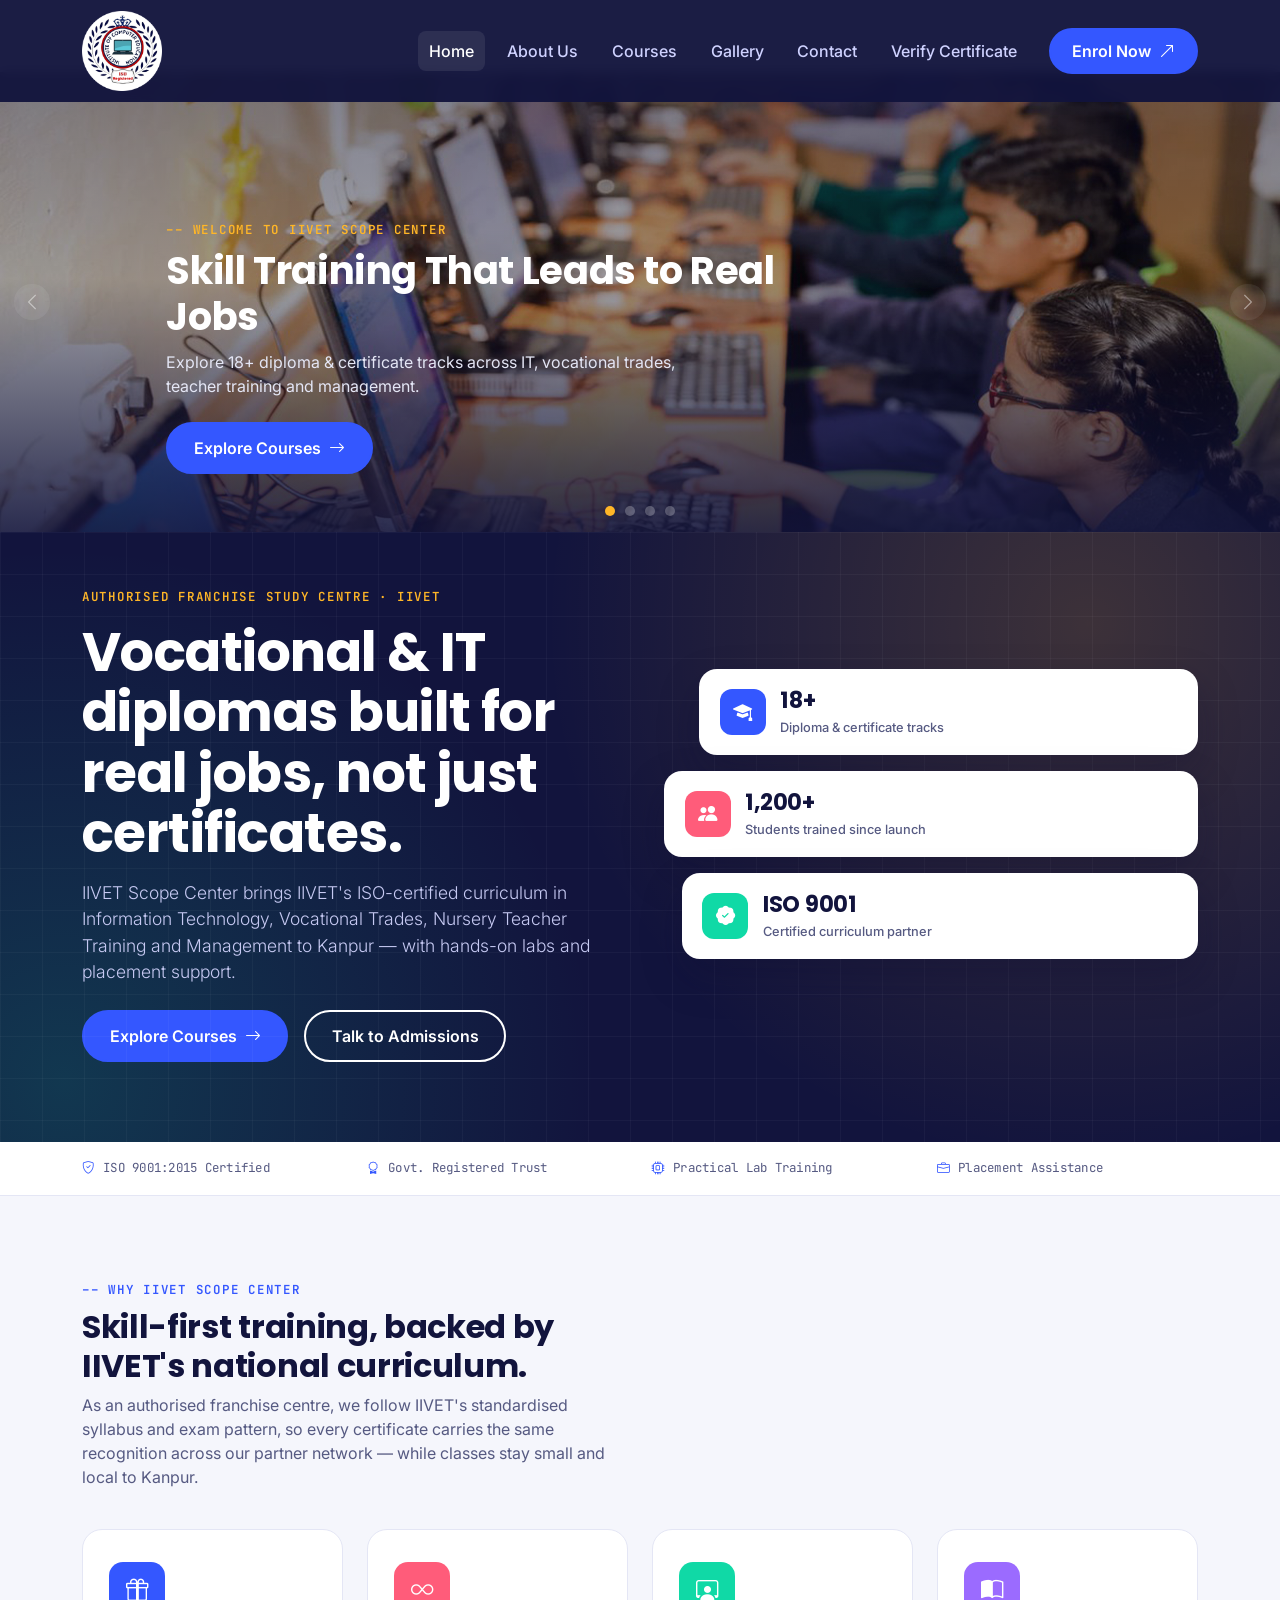
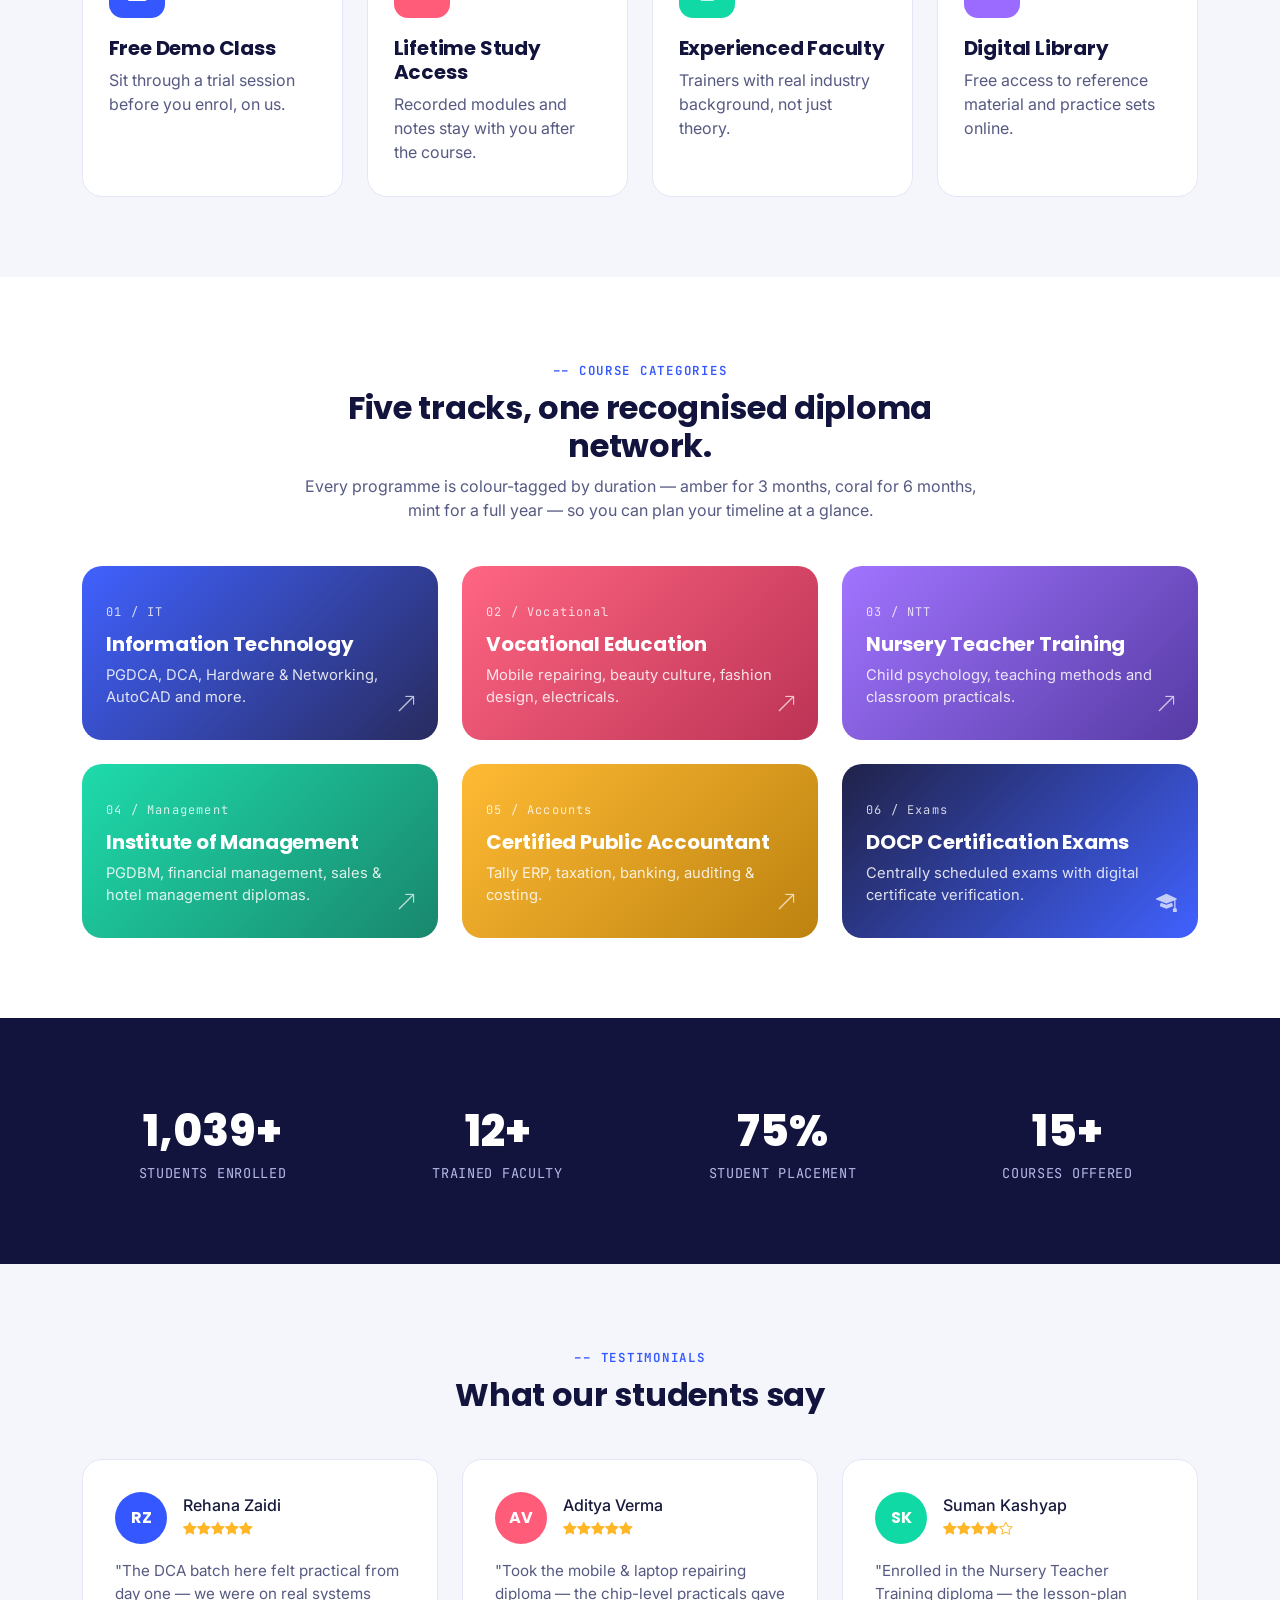
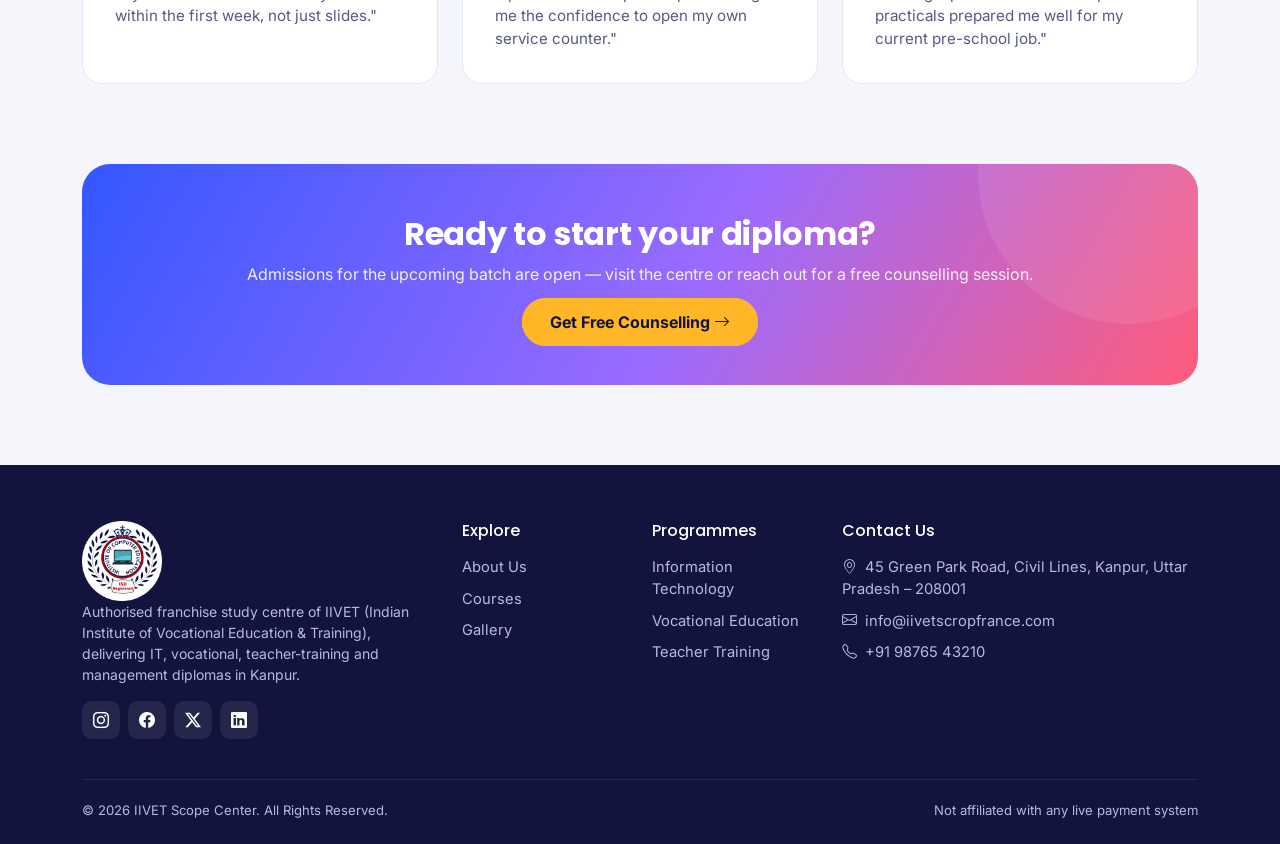
==== index.html @ 47363f29 "new structure" ====
<!DOCTYPE html>
<html lang="en">
<head>
<meta charset="UTF-8">
<title>IIVET Scope Center | Vocational & IT Training Institute, Kanpur</title>
<meta name="description" content="IIVET Scope Center is an authorised franchise study centre of IIVET offering diplomas in IT, vocational trades, nursery teacher training and management, Kanpur.">

<link rel="preconnect" href="https://fonts.googleapis.com">
<link href="https://fonts.googleapis.com/css2?family=Poppins:wght@500;600;700;800&family=Inter:wght@400;500;600&family=JetBrains+Mono:wght@500;600&display=swap" rel="stylesheet">
<link href="https://cdn.jsdelivr.net/npm/bootstrap@5.3.3/dist/css/bootstrap.min.css" rel="stylesheet">
<link rel="stylesheet" href="https://cdn.jsdelivr.net/npm/bootstrap-icons@1.11.3/font/bootstrap-icons.css">
<link rel="stylesheet" href="css/style.css">
</head>
<body data-page="home">

<!-- ===== NAVBAR ===== -->
<nav class="navbar navbar-expand-lg isf-navbar fixed-top">
  <div class="container">
     <img src="assets/cropped_circle_image.png" height="80px" >
    <button class="navbar-toggler bg-white" type="button" data-bs-toggle="collapse" data-bs-target="#nav1">
      <span class="navbar-toggler-icon"></span>
    </button>
    <div class="collapse navbar-collapse" id="nav1">
      <ul class="navbar-nav ms-auto align-items-lg-center">
        <li class="nav-item"><a class="nav-link" data-page="home" href="index.html">Home</a></li>
        <li class="nav-item"><a class="nav-link" data-page="about" href="about.html">About Us</a></li>
        <li class="nav-item"><a class="nav-link" data-page="courses" href="courses.html">Courses</a></li>
        <li class="nav-item"><a class="nav-link" data-page="gallery" href="gallery.html">Gallery</a></li>
        <li class="nav-item"><a class="nav-link" data-page="contact" href="contact.html">Contact</a></li>
        <li class="nav-item"><a class="nav-link" data-page="verify" href="verify.html">Verify Certificate</a></li>
        <li class="nav-item ms-lg-3 mt-2 mt-lg-0"><a class="btn-brand" href="contact.html">Enrol Now <i class="bi bi-arrow-up-right"></i></a></li>
      </ul>
    </div>
  </div>
</nav>

<!-- ===== BANNER CAROUSEL ===== -->
<div class="banner-carousel-wrap">
  <div id="bannerCarousel" class="carousel slide banner-carousel" data-bs-ride="carousel" data-bs-pause="hover">
    <div class="carousel-indicators">
      <button type="button" data-bs-target="#bannerCarousel" data-bs-slide-to="0" class="active" aria-current="true" aria-label="Slide 1"></button>
      <button type="button" data-bs-target="#bannerCarousel" data-bs-slide-to="1" aria-label="Slide 2"></button>
      <button type="button" data-bs-target="#bannerCarousel" data-bs-slide-to="2" aria-label="Slide 3"></button>
       <button type="button" data-bs-target="#bannerCarousel" data-bs-slide-to="3" aria-label="Slide 4"></button>
    </div>
    <div class="carousel-inner">
      <div class="carousel-item active">
        <img src="assets/2712.jpg.jpeg" class="d-block w-100" alt="Students in a classroom session">
        <div class="carousel-caption">
          <span class="eyebrow d-block mb-2" style="color:var(--amber)">–– Welcome to IIVET Scope Center</span>
          <h2>Skill Training That Leads to Real Jobs</h2>
          <p class="d-none d-md-block">Explore 18+ diploma &amp; certificate tracks across IT, vocational trades, teacher training and management.</p>
          <a href="courses.html" class="btn-brand mt-2">Explore Courses <i class="bi bi-arrow-right"></i></a>
        </div>
      </div>
      <div class="carousel-item">
        <img src="assets/Best-Computer-.jpg.jpeg" class="d-block w-100" alt="Students working in a computer lab">
        <div class="carousel-caption">
          <span class="eyebrow d-block mb-2" style="color:var(--mint)">–– Practical-First Learning</span>
          <h2>Hands-On Labs, Not Just Lectures</h2>
          <p class="d-none d-md-block">Every course is built around real practicals — from IT labs to workshops and studios.</p>
          <a href="gallery.html" class="btn-amber mt-2">See the Campus <i class="bi bi-arrow-right"></i></a>
        </div>
      </div>
      <div class="carousel-item">
        <img src="assets/Computer-Guru.jpg.jpeg" class="d-block w-100" alt="Graduation ceremony for students">
        <div class="carousel-caption">
          <span class="eyebrow d-block mb-2" style="color:var(--coral)">–– Admissions Open</span>
          <h2>Join the New Batch Today</h2>
          <p class="d-none d-md-block">Get free counselling and find the right course for your goals.</p>
          <a href="contact.html" class="btn-brand mt-2">Talk to Admissions <i class="bi bi-arrow-right"></i></a>
        </div>
      </div>
      <div class="carousel-item">
        <img src="assets/dd.jpg.jpeg" class="d-block w-100" alt="Students in a classroom session">
        <div class="carousel-caption">
          <span class="eyebrow d-block mb-2" style="color:var(--amber)">–– Welcome to IIVET Scope Center</span>
          <h2>Skill Training That Leads to Real Jobs</h2>
          <p class="d-none d-md-block">Explore 18+ diploma &amp; certificate tracks across IT, vocational trades, teacher training and management.</p>
          <a href="courses.html" class="btn-brand mt-2">Explore Courses <i class="bi bi-arrow-right"></i></a>
        </div>
      </div>
    </div>
    <button class="carousel-control-prev" type="button" data-bs-target="#bannerCarousel" data-bs-slide="prev">
      <span class="carousel-control-prev-icon" aria-hidden="true"></span>
      <span class="visually-hidden">Previous</span>
    </button>
    <button class="carousel-control-next" type="button" data-bs-target="#bannerCarousel" data-bs-slide="next">
      <span class="carousel-control-next-icon" aria-hidden="true"></span>
      <span class="visually-hidden">Next</span>
    </button>
  </div>
</div>

<!-- ===== HERO ===== -->
<header class="hero hero-compact">
  <div class="container">
    <div class="row align-items-center g-5">
      <div class="col-lg-6">
        <span class="eyebrow">Authorised Franchise Study Centre · IIVET</span>
        <h1 class="mt-3 mb-3">Vocational &amp; IT diplomas built for real jobs, not just certificates.</h1>
        <p class="lead">IIVET Scope Center brings IIVET's ISO-certified curriculum in Information Technology, Vocational Trades, Nursery Teacher Training and Management to Kanpur — with hands-on labs and placement support.</p>
        <div class="d-flex flex-wrap gap-3 mt-4">
          <a href="courses.html" class="btn-brand">Explore Courses <i class="bi bi-arrow-right"></i></a>
          <a href="contact.html" class="btn-outline-brand text-white border-white">Talk to Admissions</a>
        </div>
      </div>
      <div class="col-lg-6">
        <div class="hero-stat-stack">
          <div class="stat-pill">
            <span class="icon-chip" style="background:var(--blue)"><i class="bi bi-mortarboard-fill"></i></span>
            <div><h4>18+</h4><span>Diploma &amp; certificate tracks</span></div>
          </div>
          <div class="stat-pill">
            <span class="icon-chip" style="background:var(--coral)"><i class="bi bi-people-fill"></i></span>
            <div><h4>1,200+</h4><span>Students trained since launch</span></div>
          </div>
          <div class="stat-pill">
            <span class="icon-chip" style="background:var(--mint)"><i class="bi bi-patch-check-fill"></i></span>
            <div><h4>ISO 9001</h4><span>Certified curriculum partner</span></div>
          </div>
        </div>
      </div>
    </div>
  </div>
</header>

<!-- ===== TRUST STRIP ===== -->
<div class="trust-strip">
  <div class="container">
    <div class="row gy-2">
      <div class="col-6 col-lg-3 item"><i class="bi bi-shield-check"></i> ISO 9001:2015 Certified</div>
      <div class="col-6 col-lg-3 item"><i class="bi bi-award"></i> Govt. Registered Trust</div>
      <div class="col-6 col-lg-3 item"><i class="bi bi-cpu"></i> Practical Lab Training</div>
      <div class="col-6 col-lg-3 item"><i class="bi bi-briefcase"></i> Placement Assistance</div>
    </div>
  </div>
</div>

<!-- ===== WHY CHOOSE US ===== -->
<section id="why">
  <div class="container">
    <div class="row align-items-center g-5 mb-4">
      <div class="col-lg-6">
        <span class="eyebrow">–– Why IIVET Scope Center</span>
        <h2 class="mt-2">Skill-first training, backed by IIVET's national curriculum.</h2>
        <p class="text-ink-soft">As an authorised franchise centre, we follow IIVET's standardised syllabus and exam pattern, so every certificate carries the same recognition across our partner network — while classes stay small and local to Kanpur.</p>
      </div>
    </div>
    <div class="row g-4">
      <div class="col-md-6 col-lg-3">
        <div class="feature-card">
          <div class="feature-icon" style="background:var(--blue)"><i class="bi bi-gift"></i></div>
          <h5>Free Demo Class</h5>
          <p class="text-ink-soft mb-0">Sit through a trial session before you enrol, on us.</p>
        </div>
      </div>
      <div class="col-md-6 col-lg-3">
        <div class="feature-card">
          <div class="feature-icon" style="background:var(--coral)"><i class="bi bi-infinity"></i></div>
          <h5>Lifetime Study Access</h5>
          <p class="text-ink-soft mb-0">Recorded modules and notes stay with you after the course.</p>
        </div>
      </div>
      <div class="col-md-6 col-lg-3">
        <div class="feature-card">
          <div class="feature-icon" style="background:var(--mint)"><i class="bi bi-person-workspace"></i></div>
          <h5>Experienced Faculty</h5>
          <p class="text-ink-soft mb-0">Trainers with real industry background, not just theory.</p>
        </div>
      </div>
      <div class="col-md-6 col-lg-3">
        <div class="feature-card">
          <div class="feature-icon" style="background:var(--violet)"><i class="bi bi-book-half"></i></div>
          <h5>Digital Library</h5>
          <p class="text-ink-soft mb-0">Free access to reference material and practice sets online.</p>
        </div>
      </div>
    </div>
  </div>
</section>

<!-- ===== COURSE CATEGORIES ===== -->
<section class="bg-white" id="categories">
  <div class="container">
    <div class="section-head mx-auto text-center">
      <span class="eyebrow">–– Course Categories</span>
      <h2 class="mt-2">Five tracks, one recognised diploma network.</h2>
      <p class="text-ink-soft">Every programme is colour-tagged by duration — amber for 3 months, coral for 6 months, mint for a full year — so you can plan your timeline at a glance.</p>
    </div>
    <div class="row g-4">
      <div class="col-md-6 col-lg-4">
        <a href="courses.html#it" class="cat-card d-block text-decoration-none" style="--grad:linear-gradient(135deg,#3457FF,#1B1E55)">
          <span class="cat-num">01 / IT</span>
          <h5>Information Technology</h5>
          <p>PGDCA, DCA, Hardware &amp; Networking, AutoCAD and more.</p>
          <i class="bi bi-arrow-up-right go"></i>
        </a>
      </div>
      <div class="col-md-6 col-lg-4">
        <a href="courses.html#vocational" class="cat-card d-block text-decoration-none" style="--grad:linear-gradient(135deg,#FF5C7A,#B8264A)">
          <span class="cat-num">02 / Vocational</span>
          <h5>Vocational Education</h5>
          <p>Mobile repairing, beauty culture, fashion design, electricals.</p>
          <i class="bi bi-arrow-up-right go"></i>
        </a>
      </div>
      <div class="col-md-6 col-lg-4">
        <a href="courses.html#ntt" class="cat-card d-block text-decoration-none" style="--grad:linear-gradient(135deg,#9B6BFF,#4B2E9E)">
          <span class="cat-num">03 / NTT</span>
          <h5>Nursery Teacher Training</h5>
          <p>Child psychology, teaching methods and classroom practicals.</p>
          <i class="bi bi-arrow-up-right go"></i>
        </a>
      </div>
      <div class="col-md-6 col-lg-4">
        <a href="courses.html#management" class="cat-card d-block text-decoration-none" style="--grad:linear-gradient(135deg,#10D9A6,#0A7F63)">
          <span class="cat-num">04 / Management</span>
          <h5>Institute of Management</h5>
          <p>PGDBM, financial management, sales &amp; hotel management diplomas.</p>
          <i class="bi bi-arrow-up-right go"></i>
        </a>
      </div>
      <div class="col-md-6 col-lg-4">
        <a href="courses.html#accounts" class="cat-card d-block text-decoration-none" style="--grad:linear-gradient(135deg,#FFB627,#B87A00)">
          <span class="cat-num">05 / Accounts</span>
          <h5>Certified Public Accountant</h5>
          <p>Tally ERP, taxation, banking, auditing &amp; costing.</p>
          <i class="bi bi-arrow-up-right go"></i>
        </a>
      </div>
      <div class="col-md-6 col-lg-4">
        <div class="cat-card" style="--grad:linear-gradient(135deg,#12143D,#3457FF)">
          <span class="cat-num">06 / Exams</span>
          <h5>DOCP Certification Exams</h5>
          <p>Centrally scheduled exams with digital certificate verification.</p>
          <i class="bi bi-mortarboard-fill go"></i>
        </div>
      </div>
    </div>
  </div>
</section>

<!-- ===== STATS BAND ===== -->
<section class="stats-band">
  <div class="container">
    <div class="row text-center g-4">
      <div class="col-6 col-lg-3">
        <div class="num"><span class="counter" data-target="1200" data-suffix="+">0</span></div>
        <div class="lbl">STUDENTS ENROLLED</div>
      </div>
      <div class="col-6 col-lg-3">
        <div class="num"><span class="counter" data-target="14" data-suffix="+">0</span></div>
        <div class="lbl">TRAINED FACULTY</div>
      </div>
      <div class="col-6 col-lg-3">
        <div class="num"><span class="counter" data-target="87" data-suffix="%">0</span></div>
        <div class="lbl">STUDENT PLACEMENT</div>
      </div>
      <div class="col-6 col-lg-3">
        <div class="num"><span class="counter" data-target="18" data-suffix="+">0</span></div>
        <div class="lbl">COURSES OFFERED</div>
      </div>
    </div>
  </div>
</section>

<!-- ===== TESTIMONIALS ===== -->
<section id="testimonials">
  <div class="container">
    <div class="section-head mx-auto text-center">
      <span class="eyebrow">–– Testimonials</span>
      <h2 class="mt-2">What our students say</h2>
    </div>
    <div class="row g-4">
      <div class="col-md-6 col-lg-4">
        <div class="testi-card">
          <div class="d-flex align-items-center gap-3 mb-3">
            <span class="testi-avatar" style="background:var(--blue)">RZ</span>
            <div>
              <h6 class="mb-0">Rehana Zaidi</h6>
              <div class="stars"><i class="bi bi-star-fill"></i><i class="bi bi-star-fill"></i><i class="bi bi-star-fill"></i><i class="bi bi-star-fill"></i><i class="bi bi-star-fill"></i></div>
            </div>
          </div>
          <p class="testi-quote mb-0">"The DCA batch here felt practical from day one — we were on real systems within the first week, not just slides."</p>
        </div>
      </div>
      <div class="col-md-6 col-lg-4">
        <div class="testi-card">
          <div class="d-flex align-items-center gap-3 mb-3">
            <span class="testi-avatar" style="background:var(--coral)">AV</span>
            <div>
              <h6 class="mb-0">Aditya Verma</h6>
              <div class="stars"><i class="bi bi-star-fill"></i><i class="bi bi-star-fill"></i><i class="bi bi-star-fill"></i><i class="bi bi-star-fill"></i><i class="bi bi-star-fill"></i></div>
            </div>
          </div>
          <p class="testi-quote mb-0">"Took the mobile &amp; laptop repairing diploma — the chip-level practicals gave me the confidence to open my own service counter."</p>
        </div>
      </div>
      <div class="col-md-6 col-lg-4">
        <div class="testi-card">
          <div class="d-flex align-items-center gap-3 mb-3">
            <span class="testi-avatar" style="background:var(--mint)">SK</span>
            <div>
              <h6 class="mb-0">Suman Kashyap</h6>
              <div class="stars"><i class="bi bi-star-fill"></i><i class="bi bi-star-fill"></i><i class="bi bi-star-fill"></i><i class="bi bi-star-fill"></i><i class="bi bi-star"></i></div>
            </div>
          </div>
          <p class="testi-quote mb-0">"Enrolled in the Nursery Teacher Training diploma — the lesson-plan practicals prepared me well for my current pre-school job."</p>
        </div>
      </div>
    </div>
  </div>
</section>

<!-- ===== CTA BAND ===== -->
<section class="pt-0">
  <div class="container">
    <div class="cta-band text-center">
      <h2 class="mb-2">Ready to start your diploma?</h2>
      <p class="mb-4" style="color:rgba(255,255,255,.9)">Admissions for the upcoming batch are open — visit the centre or reach out for a free counselling session.</p>
      <a href="contact.html" class="btn-amber">Get Free Counselling <i class="bi bi-arrow-right"></i></a>
    </div>
  </div>
</section>

<!-- ===== FOOTER ===== -->
<footer>
  <div class="container">
    <div class="row g-4">
      <div class="col-lg-4">
        <img src="assets/cropped_circle_image.png" height="80px" >
        <p class="small">Authorised franchise study centre of IIVET (Indian Institute of Vocational Education &amp; Training), delivering IT, vocational, teacher-training and management diplomas in Kanpur.</p>
        <div class="d-flex mt-3">
          <a href="#" class="social-chip"><i class="bi bi-instagram"></i></a>
          <a href="#" class="social-chip"><i class="bi bi-facebook"></i></a>
          <a href="#" class="social-chip"><i class="bi bi-twitter-x"></i></a>
          <a href="#" class="social-chip"><i class="bi bi-linkedin"></i></a>
        </div>
      </div>
      <div class="col-6 col-lg-2">
        <h6>Explore</h6>
        <ul>
          <li><a href="about.html">About Us</a></li>
          <li><a href="courses.html">Courses</a></li>
          <li><a href="gallery.html">Gallery</a></li>
        </ul>
      </div>
      <div class="col-6 col-lg-2">
        <h6>Programmes</h6>
        <ul>
          <li><a href="courses.html#it">Information Technology</a></li>
          <li><a href="courses.html#vocational">Vocational Education</a></li>
          <li><a href="courses.html#ntt">Teacher Training</a></li>
        </ul>
      </div>
      <div class="col-lg-4">
        <h6>Contact Us</h6>
        <ul>
          <li><i class="bi bi-geo-alt me-2"></i>45 Green Park Road, Civil Lines, Kanpur, Uttar Pradesh – 208001</li>
          <li><i class="bi bi-envelope me-2"></i><a href="mailto:info@iivetscropfrance.com">info@iivetscropfrance.com</a></li>
          <li><i class="bi bi-telephone me-2"></i><a href="tel:+919876543210">+91 98765 43210</a></li>
        </ul>
      </div>
    </div>
    <div class="footer-bottom d-flex flex-wrap justify-content-between gap-2">
      <span>© <span class="cur-year">2026</span> IIVET Scope Center. All Rights Reserved.</span>
      <span>Not affiliated with any live payment system</span>
    </div>
  </div>
</footer>

<button id="toTop" class="btn-brand" style="display:none;position:fixed;bottom:1.5rem;right:1.5rem;width:48px;height:48px;border-radius:50%;padding:0;justify-content:center;z-index:99;"><i class="bi bi-arrow-up"></i></button>

<script src="https://cdn.jsdelivr.net/npm/bootstrap@5.3.3/dist/js/bootstrap.bundle.min.js"></script>
<script src="js/script.js"></script>
</body>
</html>
---- css/style.css ----
/* ==========================================================================
   IIVET SCROP FRANCE — Design tokens
   Palette:   --navy (base/dark), --blue (primary), --amber (3-month track),
              --coral (6-month track), --mint (1-year track), --violet (2-year/NTT track)
   Type:      Poppins (display), Inter (body), JetBrains Mono (data/duration/eligibility)
   ========================================================================== */

:root{
  --navy:    #12143D;
  --navy-2:  #1B1E55;
  --blue:    #3457FF;
  --blue-2:  #6C86FF;
  --amber:   #FFB627;
  --coral:   #FF5C7A;
  --mint:    #10D9A6;
  --violet:  #9B6BFF;
  --bg:      #F5F6FC;
  --card:    #FFFFFF;
  --ink:     #171A3C;
  --ink-soft:#565A82;
  --line:    #E4E6F5;
  --navbar-h: 72px;

  --font-display: 'Poppins', sans-serif;
  --font-body: 'Inter', sans-serif;
  --font-mono: 'JetBrains Mono', monospace;
}

*{ box-sizing:border-box; }

html{ scroll-behavior:smooth; }

body{
  font-family: var(--font-body);
  color: var(--ink);
  background: var(--bg);
  overflow-x:hidden;
}

h1,h2,h3,h4,h5,.display-font{
  font-family: var(--font-display);
  font-weight:700;
  color: var(--navy);
  letter-spacing:-0.01em;
}

.eyebrow{
  font-family: var(--font-mono);
  font-size:.78rem;
  letter-spacing:.14em;
  text-transform:uppercase;
  color: var(--blue);
  font-weight:600;
}

a{ text-decoration:none; }

.text-ink-soft{ color:var(--ink-soft); }

/* ---------- Buttons ---------- */
.btn-brand{
  background: var(--blue);
  color:#fff;
  border-radius:50px;
  padding:.75rem 1.6rem;
  font-weight:600;
  border:2px solid var(--blue);
  transition:.25s;
  display:inline-flex;
  align-items:center;
  gap:.5rem;
}
.btn-brand:hover{ background:#1f3fe0; border-color:#1f3fe0; color:#fff; transform:translateY(-2px); }

.btn-outline-brand{
  background:transparent;
  color: var(--navy);
  border-radius:50px;
  padding:.75rem 1.6rem;
  font-weight:600;
  border:2px solid var(--navy);
  transition:.25s;
  display:inline-flex;
  align-items:center;
  gap:.5rem;
}
.btn-outline-brand:hover{ background:var(--navy); color:#fff; transform:translateY(-2px); }

.btn-amber{
  background:var(--amber); color:var(--navy); border:2px solid var(--amber);
  border-radius:50px; padding:.75rem 1.6rem; font-weight:700;
}
.btn-amber:hover{ background:#ffc55c; color:var(--navy); }

/* ---------- Navbar ---------- */
.isf-navbar{
  background: rgba(18,20,61,0.96);
  backdrop-filter: blur(6px);
  min-height:var(--navbar-h);
  display:flex;
  align-items:center;
  padding:.7rem 0;
}
.isf-navbar .navbar-brand{
  font-family: var(--font-display);
  font-weight:700;
  color:#fff !important;
  display:flex;
  align-items:center;
  gap:.6rem;
  font-size:1.15rem;
}
.brand-mark{
  width:42px;height:42px;border-radius:12px;
  background:linear-gradient(135deg,var(--blue),var(--violet) 60%, var(--coral));
  display:flex;align-items:center;justify-content:center;
  font-family:var(--font-display); font-weight:800; color:#fff; font-size:.95rem;
  flex:none;
}
.isf-navbar .nav-link{
  color:#cfd2ff !important;
  font-weight:500;
  margin:0 .35rem;
  padding:.5rem .7rem !important;
  border-radius:8px;
  transition:.2s;
}
.isf-navbar .nav-link:hover,
.isf-navbar .nav-link.active{
  color:#fff !important;
  background:rgba(255,255,255,.08);
}
.isf-navbar .btn-brand{ padding:.55rem 1.3rem; }

/* ---------- Banner carousel (home, top of page) ---------- */
.banner-carousel-wrap{
  margin-top:var(--navbar-h); /* exactly matches .isf-navbar height — no gap */
  background:var(--navy);
}
.banner-carousel .carousel-item img{
  width:100%;
  height:460px;
  object-fit:cover;
  filter:brightness(.72);
}
.banner-carousel .carousel-item::after{
  content:"";
  position:absolute; inset:0;
  background:linear-gradient(0deg, rgba(18,20,61,.85) 0%, rgba(18,20,61,.15) 55%, rgba(18,20,61,.35) 100%);
}
.banner-carousel .carousel-caption{
  left:5%; right:5%; bottom:2.4rem;
  text-align:left;
  max-width:640px;
  margin:0 auto 0 8%;
  z-index:3;
}
.banner-carousel .carousel-caption h2{
  color:#fff;
  font-size:clamp(1.5rem,3.2vw,2.4rem);
  margin-bottom:.6rem;
}
.banner-carousel .carousel-caption p{
  color:#E4E6F5;
  font-size:1rem;
  max-width:34rem;
}
.banner-carousel .carousel-indicators [data-bs-target]{
  width:10px; height:10px; border-radius:50%;
  background:rgba(255,255,255,.5);
  border:none;
  margin:0 5px;
}
.banner-carousel .carousel-indicators .active{ background:var(--amber); }
.banner-carousel .carousel-control-prev,
.banner-carousel .carousel-control-next{ width:5%; }
.banner-carousel .carousel-control-prev-icon,
.banner-carousel .carousel-control-next-icon{
  width:2.2rem; height:2.2rem;
  background-color:rgba(255,255,255,.15);
  border-radius:50%;
  padding:.5rem;
  background-size:1.1rem;
}

@media (max-width: 768px){
  .banner-carousel .carousel-item img{ height:320px; }
  .banner-carousel .carousel-caption{ left:4%; right:4%; bottom:1.4rem; margin-left:0; max-width:none; }
  .banner-carousel .carousel-caption p{ display:none; }
}

/* Slightly tighter hero when it follows the banner carousel */
.hero.hero-compact{ padding-top:3.2rem; }

/* ---------- Hero ---------- */
.hero{
  background:
    radial-gradient(circle at 85% 15%, rgba(255,182,39,.18), transparent 45%),
    radial-gradient(circle at 5% 90%, rgba(16,217,166,.18), transparent 40%),
    var(--navy);
  position:relative;
  padding:6.5rem 0 5rem;
  overflow:hidden;
}
.hero::after{
  content:"";
  position:absolute; inset:0;
  background-image:
    linear-gradient(rgba(255,255,255,.035) 1px, transparent 1px),
    linear-gradient(90deg, rgba(255,255,255,.035) 1px, transparent 1px);
  background-size:42px 42px;
  pointer-events:none;
}
.hero h1{ color:#fff; font-size:clamp(2.1rem,4.2vw,3.4rem); line-height:1.12; }
.hero p.lead{ color:#C6C9F2; font-size:1.1rem; max-width:32rem; }
.hero .eyebrow{ color:var(--amber); }

.hero-stat-stack{ position:relative; z-index:2; }
.stat-pill{
  background:var(--card);
  border-radius:18px;
  padding:1.1rem 1.3rem;
  box-shadow:0 18px 40px rgba(10,12,50,.28);
  display:flex; align-items:center; gap:.9rem;
  margin-bottom:1rem;
  transform:translateX(0);
}
.stat-pill:nth-child(1){ margin-left:2.2rem; }
.stat-pill:nth-child(3){ margin-left:1.1rem; }
.stat-pill .icon-chip{
  width:46px;height:46px;border-radius:12px;
  display:flex;align-items:center;justify-content:center;
  font-size:1.2rem; color:#fff; flex:none;
}
.stat-pill h4{ font-size:1.4rem; margin:0; }
.stat-pill span{ font-size:.8rem; color:var(--ink-soft); font-weight:500; }

/* ---------- Section shell ---------- */
section{ padding:5rem 0; }
.section-head{ max-width:42rem; margin-bottom:2.8rem; }
.section-head.mx-auto{ text-align:center; margin-left:auto; margin-right:auto; }

/* ---------- Trust strip ---------- */
.trust-strip{
  background:var(--card);
  border-bottom:1px solid var(--line);
  padding:1.1rem 0;
}
.trust-strip .item{
  display:flex; align-items:center; gap:.55rem;
  font-family:var(--font-mono); font-size:.78rem; color:var(--ink-soft);
  letter-spacing:.02em;
}
.trust-strip .item i{ color:var(--blue); }

/* ---------- Feature cards ---------- */
.feature-card{
  background:var(--card);
  border-radius:20px;
  padding:2rem 1.6rem;
  height:100%;
  border:1px solid var(--line);
  transition:.25s;
}
.feature-card:hover{ transform:translateY(-6px); box-shadow:0 22px 40px rgba(20,25,80,.1); }
.feature-icon{
  width:56px;height:56px;border-radius:14px;
  display:flex;align-items:center;justify-content:center;
  font-size:1.4rem;color:#fff; margin-bottom:1.1rem;
}

/* ---------- Duration track system (signature element) ----------
   Every course across the site is tagged to a track. The color +
   pill is the single visual language used everywhere a course
   appears: home teasers, the course catalogue, and filters. */
.track-3m{ --track:var(--amber); }
.track-6m{ --track:var(--coral); }
.track-1y{ --track:var(--mint); }
.track-2y{ --track:var(--violet); }

.track-pill{
  font-family:var(--font-mono);
  font-size:.72rem;
  font-weight:600;
  letter-spacing:.04em;
  color:#fff;
  background:var(--track,var(--blue));
  border-radius:50px;
  padding:.28rem .75rem;
  display:inline-block;
}

.course-card{
  background:var(--card);
  border-radius:18px;
  border:1px solid var(--line);
  border-left:6px solid var(--track,var(--blue));
  padding:1.6rem 1.6rem 1.4rem;
  height:100%;
  transition:.25s;
}
.course-card:hover{ box-shadow:0 20px 45px rgba(20,25,80,.12); transform:translateY(-4px); }
.course-card .cat-icon{
  width:48px;height:48px;border-radius:12px;
  background:var(--track,var(--blue)); opacity:.14;
  position:absolute;
}
.course-card h5{ font-size:1.05rem; margin-bottom:.4rem; }
.course-card .elig{
  font-family:var(--font-mono); font-size:.72rem; color:var(--ink-soft);
}

/* Category teaser cards on home */
.cat-card{
  border-radius:20px;
  padding:2rem 1.5rem;
  height:100%;
  color:#fff;
  position:relative;
  overflow:hidden;
  isolation:isolate;
}
.cat-card::before{
  content:""; position:absolute; inset:0; z-index:-1;
  background:var(--grad);
  opacity:.94;
}
.cat-card .cat-num{
  font-family:var(--font-mono); font-size:.75rem; opacity:.8; letter-spacing:.1em;
}
.cat-card h5{ color:#fff; margin:.6rem 0 .5rem; }
.cat-card p{ color:rgba(255,255,255,.85); font-size:.92rem; margin-bottom:0; }
.cat-card .go{ position:absolute; right:1.3rem; bottom:1.3rem; color:#fff; font-size:1.3rem; opacity:.7; }

/* ---------- Stats band ---------- */
.stats-band{
  background:var(--navy);
  color:#fff;
  position:relative;
}
.stats-band .num{
  font-family:var(--font-display); font-weight:800;
  font-size:clamp(2rem,3.4vw,2.8rem);
}
.stats-band .lbl{ color:#B6B9E8; font-size:.85rem; font-family:var(--font-mono); letter-spacing:.05em; }

/* ---------- Testimonial ---------- */
.testi-card{
  background:var(--card);
  border-radius:20px;
  padding:2rem;
  border:1px solid var(--line);
  height:100%;
}
.testi-avatar{
  width:52px;height:52px;border-radius:50%;
  display:flex;align-items:center;justify-content:center;
  color:#fff;font-weight:700;font-family:var(--font-display);
  flex:none;
}
.testi-quote{ color:var(--ink-soft); font-size:.95rem; }
.stars i{ color:var(--amber); font-size:.85rem; }

/* ---------- CTA band ---------- */
.cta-band{
  background:linear-gradient(120deg,var(--blue), var(--violet) 55%, var(--coral));
  border-radius:28px;
  padding:3.2rem 2.5rem;
  color:#fff;
  position:relative;
  overflow:hidden;
}
.cta-band::after{
  content:""; position:absolute; width:300px;height:300px;border-radius:50%;
  background:rgba(255,255,255,.08); top:-140px; right:-80px;
}
.cta-band h2{ color:#fff; }

/* ---------- Footer ---------- */
footer{
  background:var(--navy);
  color:#B6B9E8;
  padding:3.5rem 0 1.5rem;
}
footer h6{ color:#fff; font-family:var(--font-display); margin-bottom:1rem; }
footer a{ color:#B6B9E8; }
footer a:hover{ color:#fff; }
footer ul{ list-style:none; padding:0; margin:0; }
footer li{ margin-bottom:.6rem; font-size:.92rem; }
.social-chip{
  width:38px;height:38px;border-radius:10px;background:rgba(255,255,255,.08);
  display:flex;align-items:center;justify-content:center; color:#fff; margin-right:.5rem;
  transition:.2s;
}
.social-chip:hover{ background:var(--blue); }
.footer-bottom{
  border-top:1px solid rgba(255,255,255,.08);
  margin-top:2.5rem; padding-top:1.3rem;
  font-size:.82rem;
}

/* ---------- Page header (inner pages) ---------- */
.page-header{
  background:var(--navy);
  padding:5.5rem 0 3.5rem;
  position:relative;
  overflow:hidden;
}
.page-header::before{
  content:""; position:absolute; width:420px;height:420px;border-radius:50%;
  background:radial-gradient(circle, rgba(52,87,255,.35), transparent 70%);
  top:-220px; right:-100px;
}
.page-header h1{ color:#fff; }
.page-header .crumbs{ color:#9EA3E0; font-family:var(--font-mono); font-size:.82rem; }
.page-header .crumbs a{ color:#C6C9F2; }

/* ---------- Filter tabs (courses page) ---------- */
.filter-tab{
  border:2px solid var(--line);
  background:#fff;
  border-radius:50px;
  padding:.55rem 1.3rem;
  font-weight:600; font-size:.9rem;
  color:var(--ink);
  transition:.2s;
}
.filter-tab.active, .filter-tab:hover{
  background:var(--navy); border-color:var(--navy); color:#fff;
}
.dtab{
  border:2px solid var(--line); background:#fff; border-radius:10px;
  font-family:var(--font-mono); font-size:.78rem; padding:.4rem .8rem; font-weight:600;
  color:var(--ink-soft);
}
.dtab.active{ color:#fff; }
.dtab.active.track-3m{ background:var(--amber); border-color:var(--amber); }
.dtab.active.track-6m{ background:var(--coral); border-color:var(--coral); }
.dtab.active.track-1y{ background:var(--mint); border-color:var(--mint); }
.dtab.active.track-2y{ background:var(--violet); border-color:var(--violet); }

/* ---------- Gallery ---------- */
.gal-tab{
  border:2px solid var(--line); background:#fff; border-radius:50px;
  padding:.5rem 1.2rem; font-weight:600; font-size:.85rem; color:var(--ink);
  transition:.2s;
}
.gal-tab.active, .gal-tab:hover{ background:var(--navy); border-color:var(--navy); color:#fff; }

.gallery-item{
  border-radius:16px;
  overflow:hidden;
  position:relative;
  aspect-ratio:4/3;
  cursor:pointer;
  isolation:isolate;
}
.gallery-item img{
  width:100%; height:100%; object-fit:cover;
  transition:transform .4s ease;
}
.gallery-item:hover img{ transform:scale(1.08); }
.gallery-item::before{
  content:""; position:absolute; inset:0;
  background:linear-gradient(0deg, var(--tint,rgba(18,20,61,.75)) 0%, transparent 55%);
  z-index:1;
}
.gallery-item .gal-tag{
  position:absolute; left:.9rem; top:.9rem; z-index:2;
  font-family:var(--font-mono); font-size:.68rem; font-weight:600;
  background:rgba(255,255,255,.92); color:var(--navy);
  padding:.22rem .6rem; border-radius:50px;
}
.gallery-item .gal-cap{
  position:absolute; left:.9rem; bottom:.8rem; right:.9rem; z-index:2;
  color:#fff; font-family:var(--font-display); font-weight:600; font-size:.92rem;
}
.gallery-item .gal-zoom{
  position:absolute; right:.7rem; bottom:.7rem; z-index:2;
  width:34px;height:34px;border-radius:50%;
  background:rgba(255,255,255,.9); color:var(--navy);
  display:flex;align-items:center;justify-content:center; font-size:.85rem;
  opacity:0; transition:.25s;
}
.gallery-item:hover .gal-zoom{ opacity:1; }

/* Lightbox modal */
#lightboxModal .modal-content{ background:transparent; border:none; }
#lightboxModal img{ width:100%; border-radius:14px; max-height:78vh; object-fit:contain; background:var(--navy); }
#lightboxModal .btn-close{ filter:invert(1); opacity:1; }
#lightboxCaption{ color:#fff; font-family:var(--font-display); }

/* ---------- Contact ---------- */
.info-card{
  background:var(--card); border:1px solid var(--line); border-radius:18px;
  padding:1.6rem; display:flex; gap:1rem; align-items:flex-start;
}
.info-card .ic{
  width:46px;height:46px;border-radius:12px;color:#fff;display:flex;
  align-items:center;justify-content:center;flex:none;
}
.form-control, .form-select{
  border-radius:10px; border:1.5px solid var(--line); padding:.7rem .9rem;
}
.form-control:focus, .form-select:focus{
  border-color:var(--blue); box-shadow:0 0 0 .2rem rgba(52,87,255,.15);
}
.map-shell{
  border-radius:20px; overflow:hidden; border:1px solid var(--line); height:100%; min-height:320px;
}

/* Accessibility: visible focus ring everywhere */
a:focus-visible, button:focus-visible, .nav-link:focus-visible{
  outline:3px solid var(--blue); outline-offset:2px;
}

@media (prefers-reduced-motion: reduce){
  *{ animation:none !important; transition:none !important; }
}

@media (max-width: 991px){
  .stat-pill:nth-child(1), .stat-pill:nth-child(3){ margin-left:0; }
  section{ padding:3.5rem 0; }
}

/* ---------- Certificate portal (verify + admin) ---------- */
.auth-shell{
  max-width:440px; margin:0 auto; background:var(--card); border:1px solid var(--line);
  border-radius:20px; padding:2.2rem; box-shadow:0 20px 50px rgba(18,20,61,.08);
}
.cert-card{
  background:var(--card); border:1px solid var(--line); border-radius:18px; padding:1.6rem;
}
.cert-row{
  display:flex; justify-content:space-between; gap:1rem; padding:.55rem 0;
  border-bottom:1px dashed var(--line); font-size:.95rem;
}
.cert-row:last-child{ border-bottom:none; }
.cert-row .k{ color:var(--ink-soft); font-family:var(--font-mono); font-size:.8rem; text-transform:uppercase; letter-spacing:.05em; }
.cert-row .v{ font-weight:600; color:var(--navy); text-align:right; }
.cert-badge{
  display:inline-flex; align-items:center; gap:.4rem; background:rgba(16,217,166,.12); color:#0A7F63;
  font-weight:700; font-size:.82rem; padding:.35rem .8rem; border-radius:50px;
}
.cert-table-wrap{ overflow-x:auto; }
.cert-table{ width:100%; border-collapse:collapse; font-size:.9rem; }
.cert-table th{
  text-align:left; font-family:var(--font-mono); font-size:.72rem; text-transform:uppercase;
  letter-spacing:.06em; color:var(--ink-soft); border-bottom:2px solid var(--line); padding:.6rem .7rem;
}
.cert-table td{ padding:.65rem .7rem; border-bottom:1px solid var(--line); vertical-align:middle; }
.cert-thumb{ width:44px; height:44px; border-radius:8px; object-fit:cover; border:1px solid var(--line); }
.session-note{
  font-family:var(--font-mono); font-size:.75rem; color:var(--ink-soft);
}

/* ---------- Styled date input (DOB / issue date etc.) ---------- */
.date-field{ position:relative; }
.date-field input[type="date"].form-control{
  padding-right:2.9rem;
  color-scheme: light;
  accent-color: var(--blue);
  cursor:pointer;
}
.date-field input[type="date"].form-control:invalid{ color:var(--ink-soft); }
.date-field .date-icon{
  position:absolute; top:50%; right:.9rem; transform:translateY(-50%);
  width:34px; height:34px; border-radius:9px; background:rgba(52,87,255,.1);
  color:var(--blue); display:flex; align-items:center; justify-content:center;
  pointer-events:none; font-size:1.05rem;
}
.date-field input[type="date"]::-webkit-calendar-picker-indicator{
  position:absolute; right:0; width:2.9rem; height:100%; margin:0; padding:0;
  opacity:0; cursor:pointer;
}
.date-field input[type="date"]:focus + .date-icon{
  background:var(--blue); color:#fff;
}


/* ---------- Certificate fetch loader ---------- */
.cert-spinner{
  width:42px; height:42px; margin:0 auto;
  border:4px solid rgba(52,87,255,.15);
  border-top-color:var(--blue);
  border-radius:50%;
  animation:cert-spin .8s linear infinite;
}
@keyframes cert-spin{ to{ transform:rotate(360deg); } }
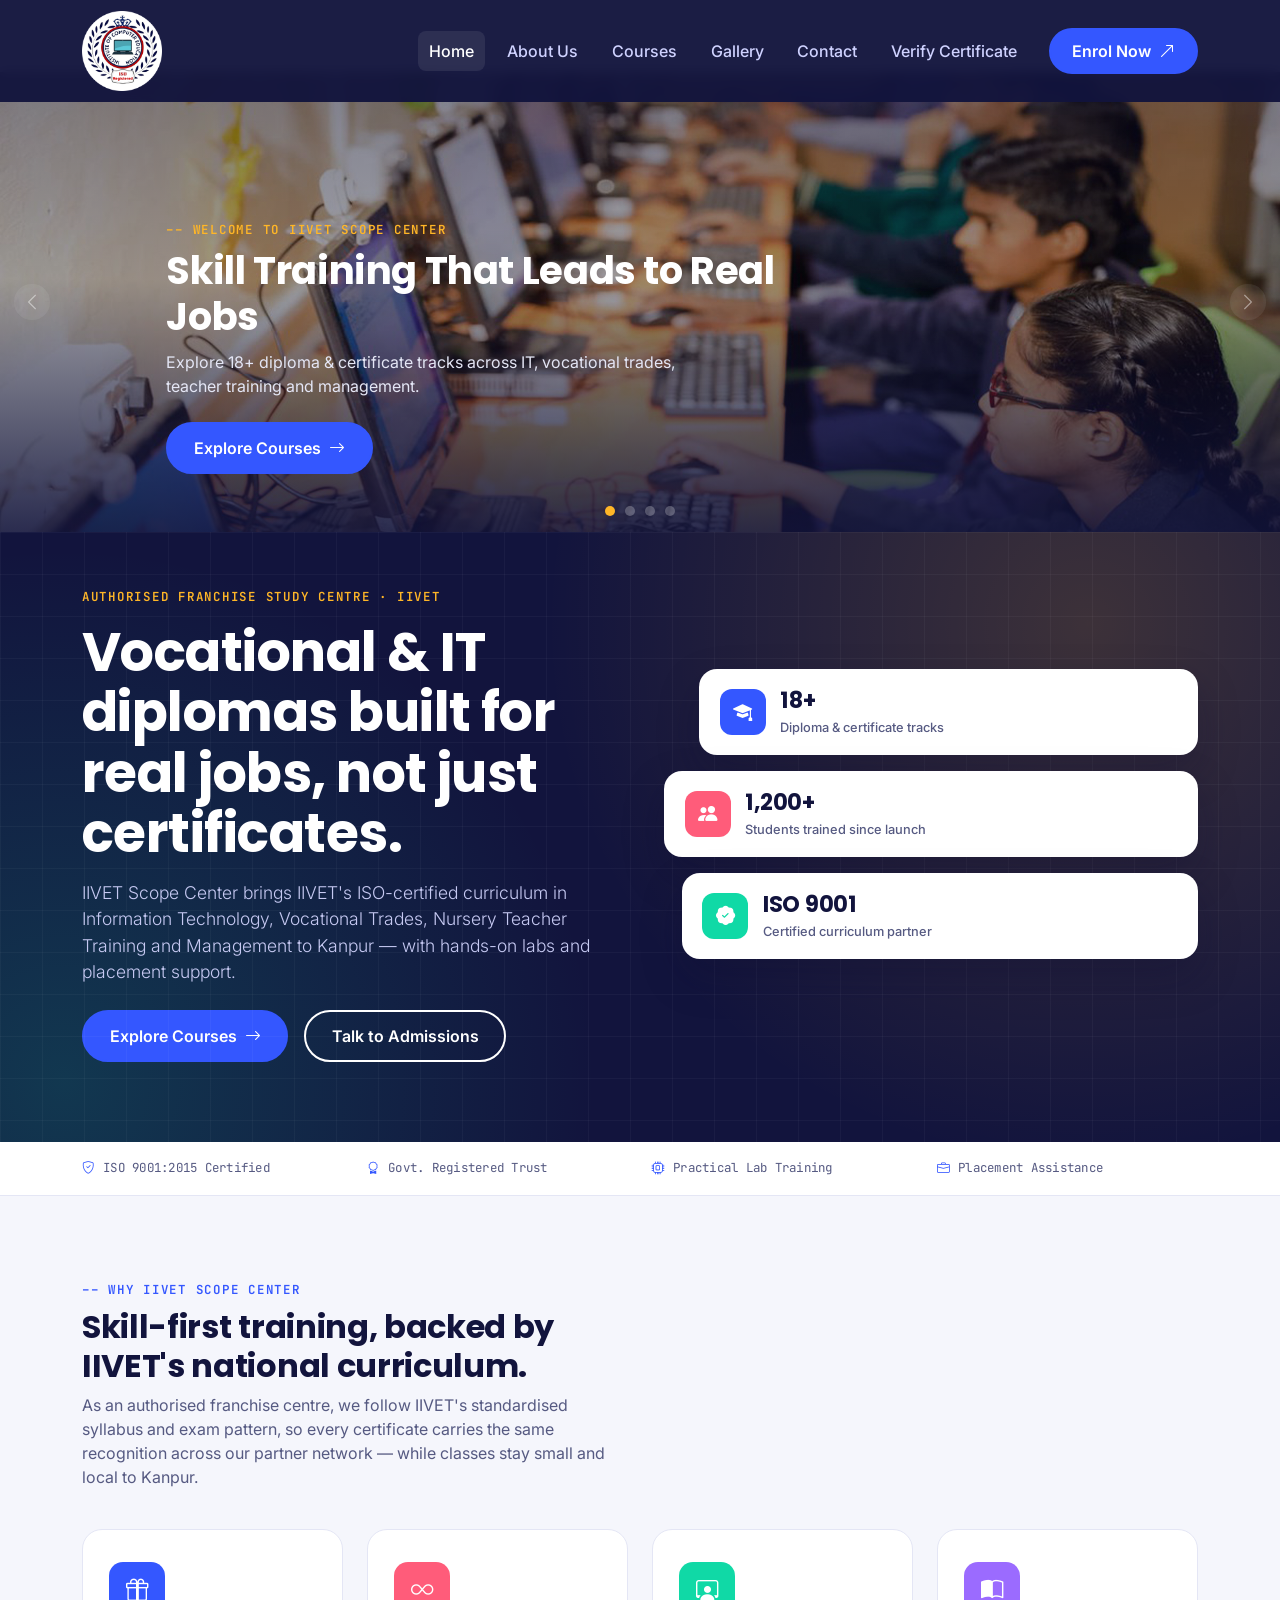
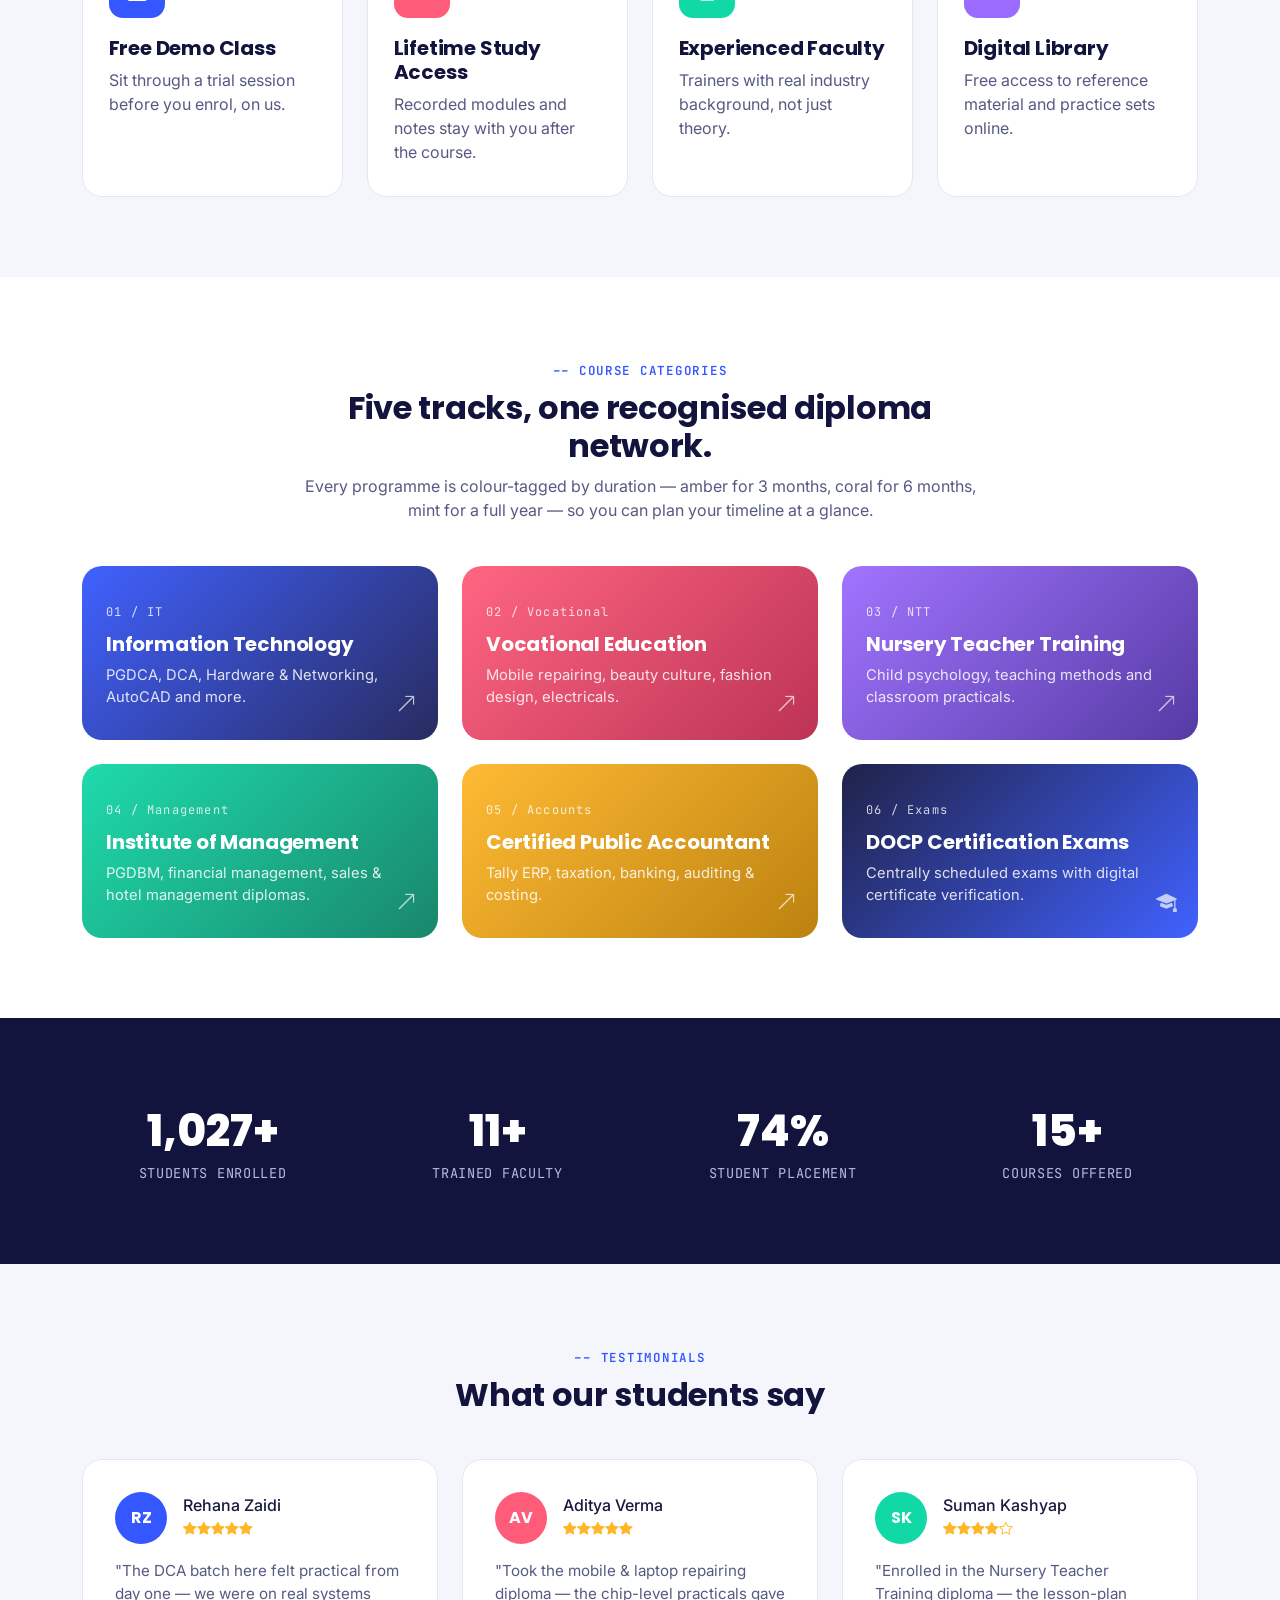
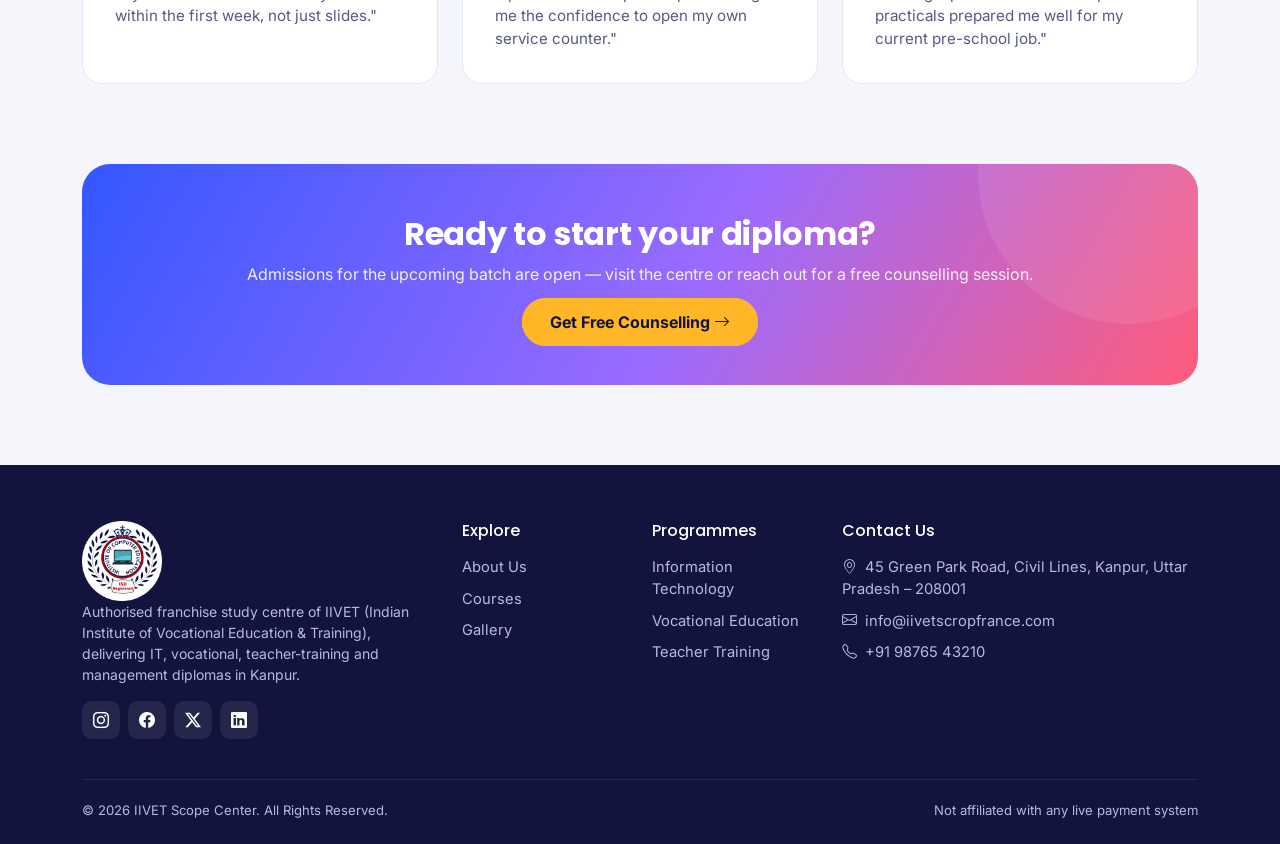
==== commit ad0caa33: "Update index.html" ====
--- a/index.html
+++ b/index.html
@@ -92,6 +92,16 @@
   </div>
 </div>
 
+<!-- offer -->
+  <div id="seasonalOfferBanner" class="d-none py-2 text-white overflow-hidden" style="background-color: #1B1E55; border-bottom: 1px solid rgba(255,255,255,0.1); margin-top: 80px;">
+  <div class="container d-flex align-items-center">
+    <span class="badge bg-warning text-dark me-3 flex-shrink-0" id="seasonalOfferBadge">Special Offer</span>
+    <div class="overflow-hidden w-100">
+      <marquee scrollamount="5" id="seasonalOfferText" class="mb-0 small fw-medium">Loading active offers...</marquee>
+    </div>
+  </div>
+</div>
+
 <!-- ===== HERO ===== -->
 <header class="hero hero-compact">
   <div class="container">
@@ -374,5 +384,25 @@
 
 <script src="https://cdn.jsdelivr.net/npm/bootstrap@5.3.3/dist/js/bootstrap.bundle.min.js"></script>
 <script src="js/script.js"></script>
+  <script>
+  document.addEventListener("DOMContentLoaded", async function () {
+    const SCRIPT_URL = "https://script.google.com/macros/s/AKfycbzbmrj9Kw0saojguMC9chRNUlgmDkfJPUbWJtbdt976LH9AQjP7SmrBrNyyfU-3718V/exec";
+    try {
+      let response = await fetch(SCRIPT_URL);
+      let offers = await response.json();
+      
+      // Find the first active offer from your spreadsheet database
+      let activeOffer = offers.find(o => o.active === true || o.active === 'TRUE' || o.active === 'true');
+
+      if (activeOffer) {
+        document.getElementById("seasonalOfferBadge").textContent = activeOffer.badge || "Special Offer";
+        document.getElementById("seasonalOfferText").textContent = activeOffer.text;
+        document.getElementById("seasonalOfferBanner").classList.remove("d-none");
+      }
+    } catch (e) {
+      console.log("Could not load seasonal offers.", e);
+    }
+  });
+</script>
 </body>
 </html>
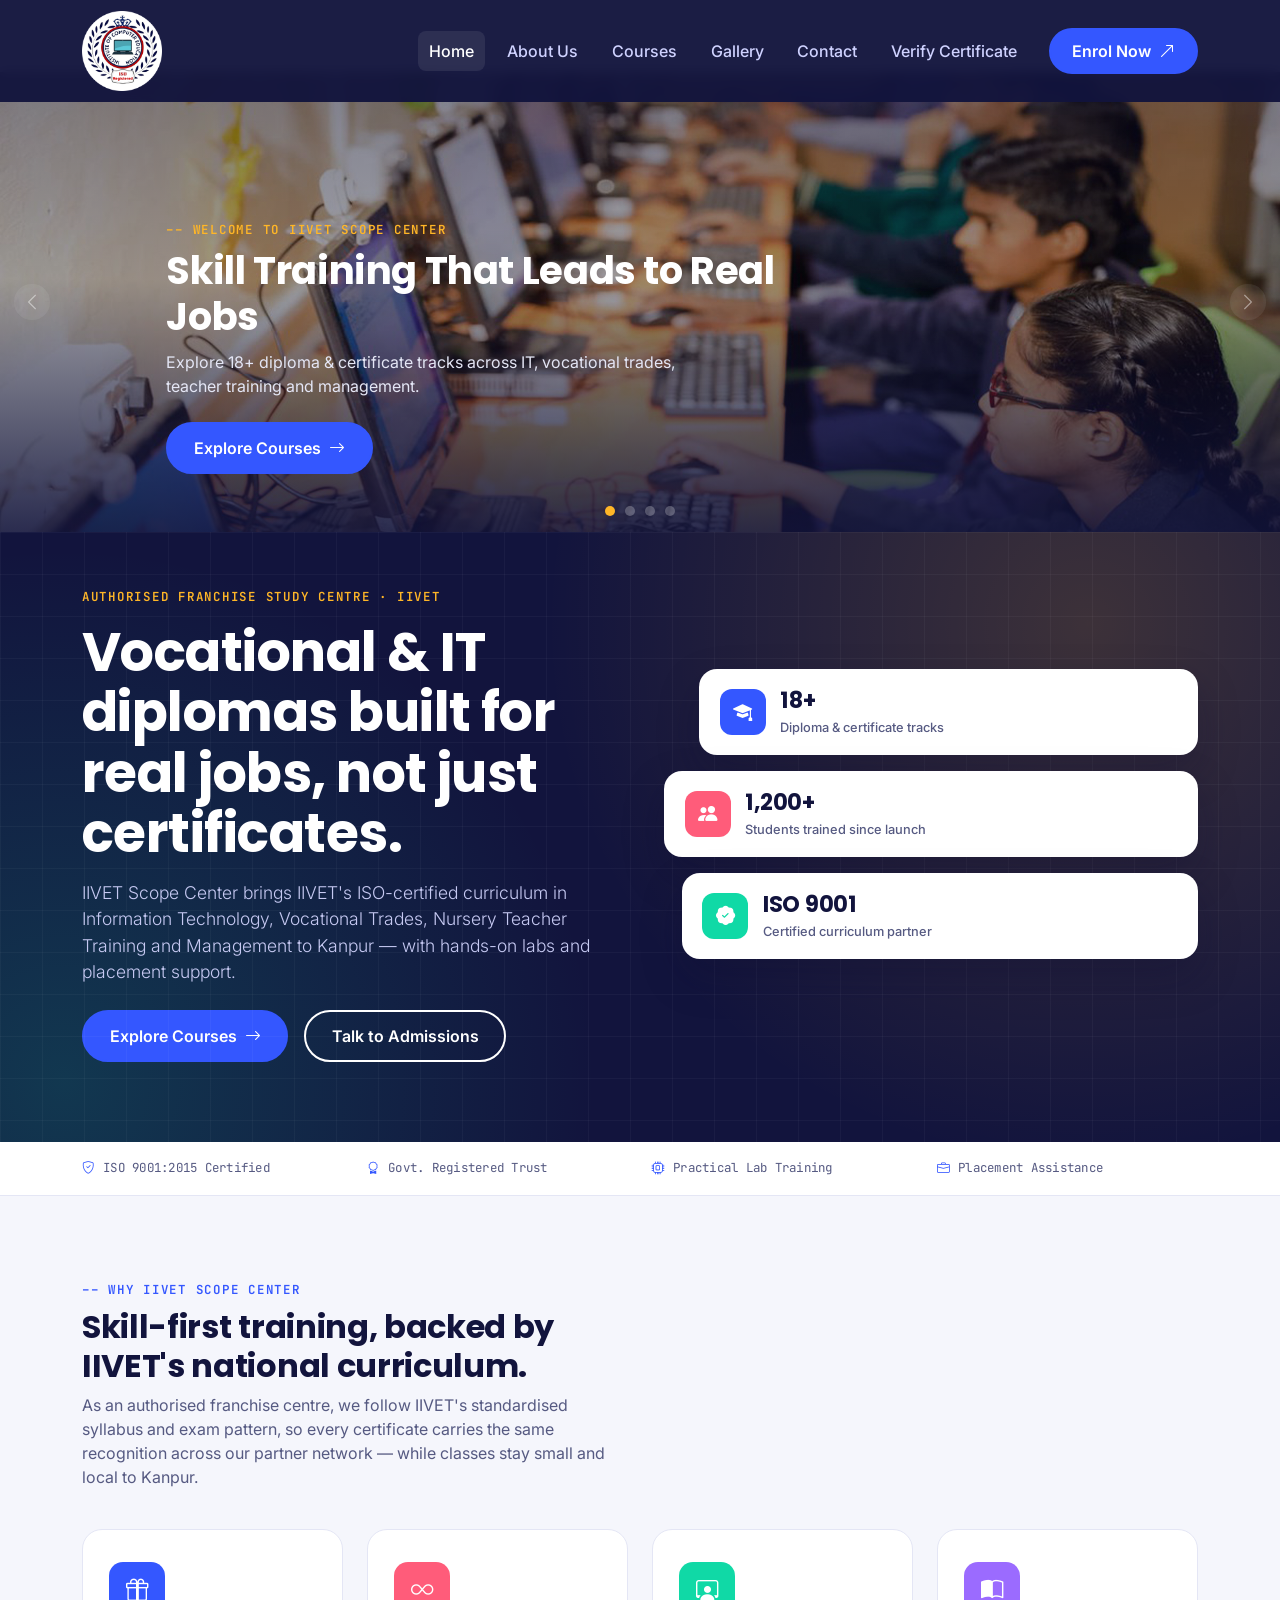
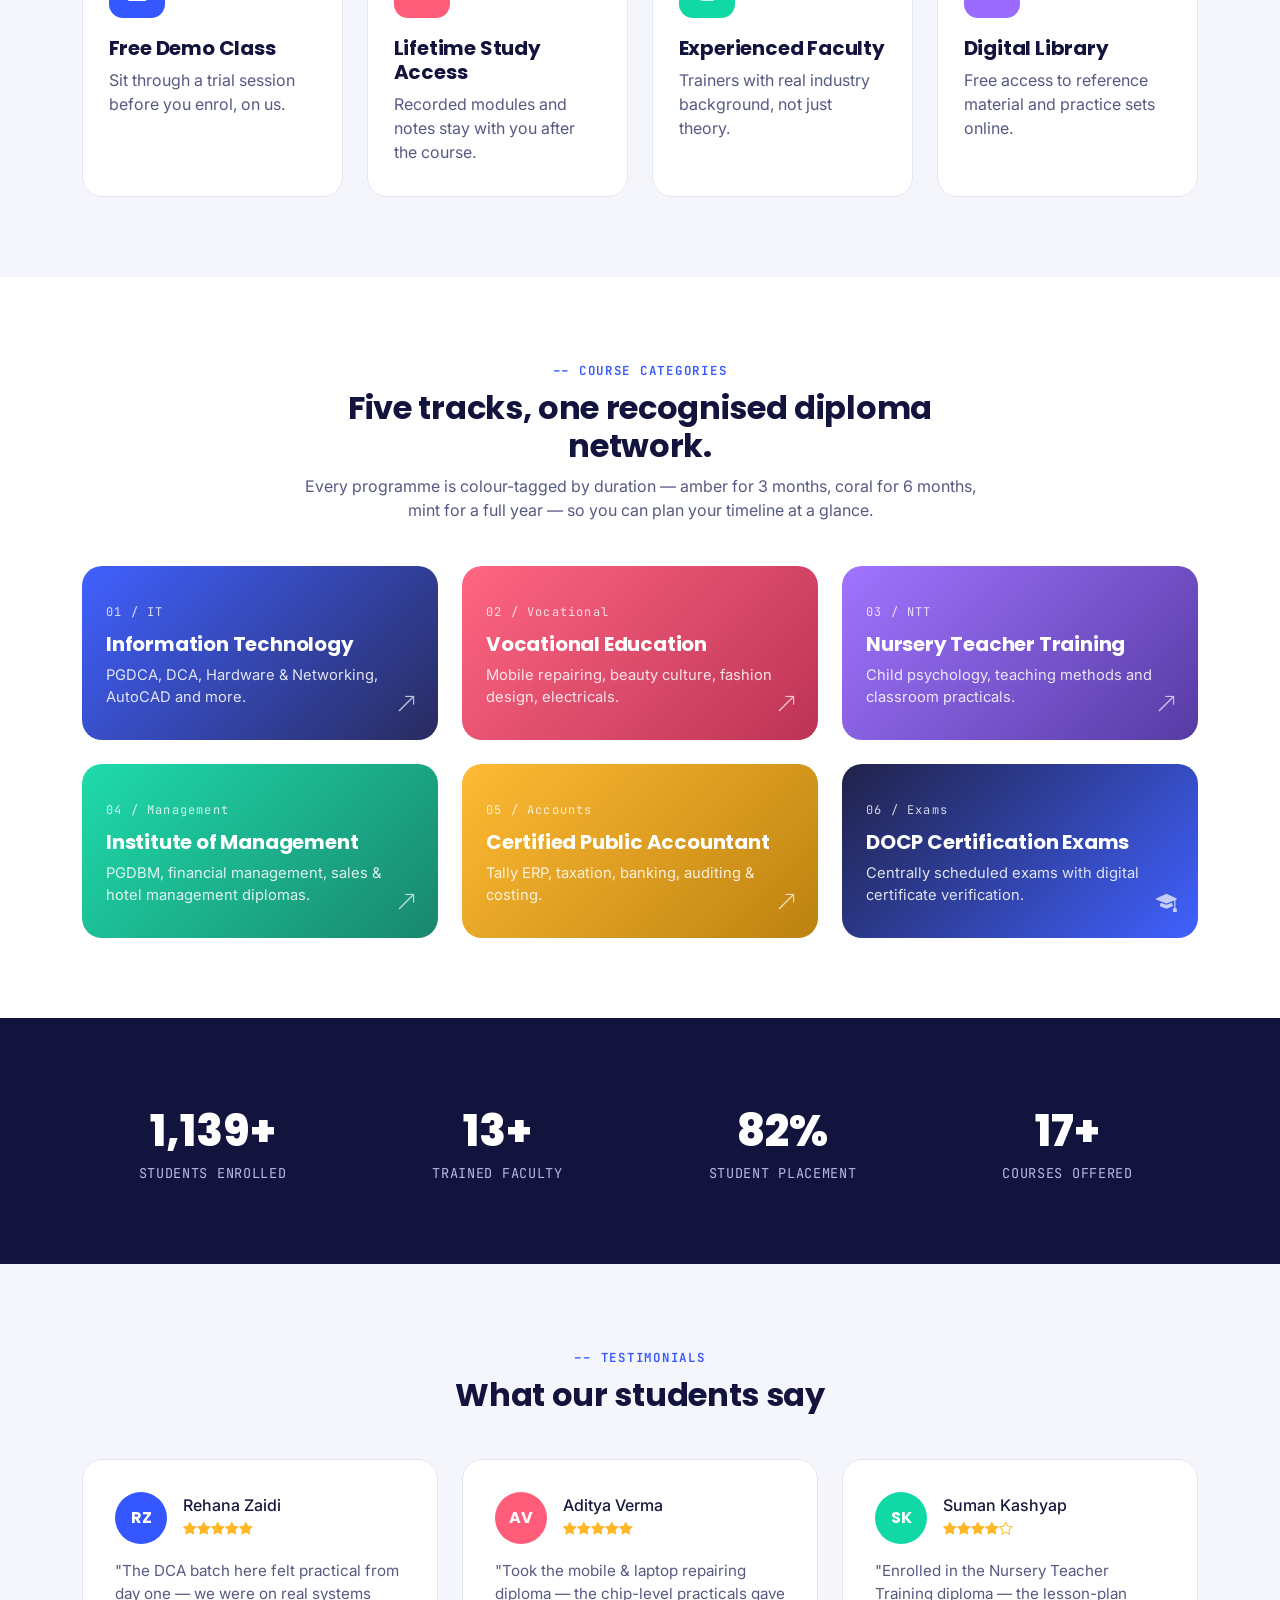
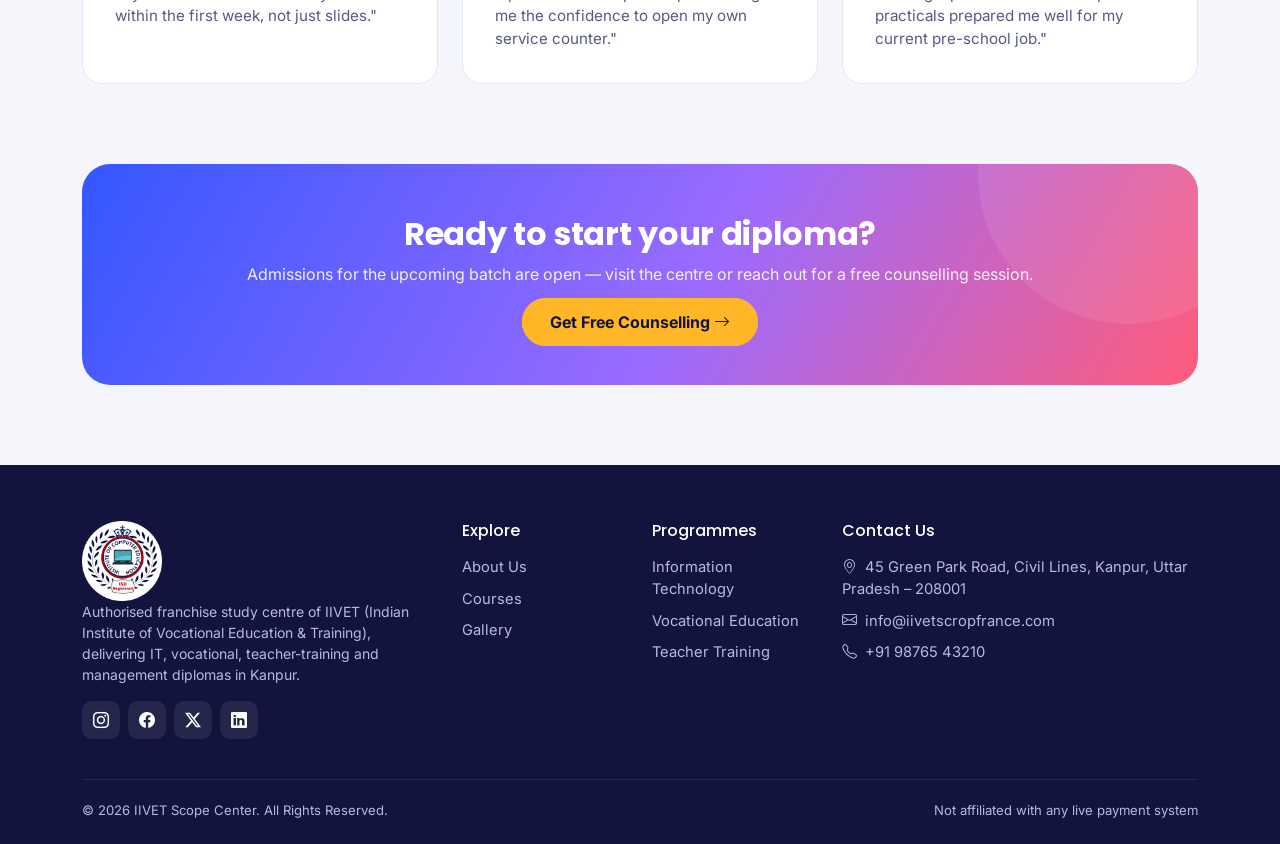
==== commit 83b7c62f: "Update index.html" ====
--- a/index.html
+++ b/index.html
@@ -93,11 +93,12 @@
 </div>
 
 <!-- offer -->
-  <div id="seasonalOfferBanner" class="d-none py-2 text-white overflow-hidden" style="background-color: #1B1E55; border-bottom: 1px solid rgba(255,255,255,0.1); margin-top: 80px;">
+<!-- ===== DYNAMIC OFFER TICKER BAR ===== -->
+<div id="seasonalOfferBanner" class="d-none py-2 text-white overflow-hidden position-fixed w-100 shadow-sm" style="background: rgba(27, 30, 85, 0.85); backdrop-filter: blur(10px); -webkit-backdrop-filter: blur(10px); border-bottom: 1px solid rgba(255,255,255,0.15); top: 76px; z-index: 1020;">
   <div class="container d-flex align-items-center">
-    <span class="badge bg-warning text-dark me-3 flex-shrink-0" id="seasonalOfferBadge">Special Offer</span>
+    <span class="badge bg-warning text-dark me-3 flex-shrink-0 shadow-sm" id="seasonalOfferBadge">Special Offer</span>
     <div class="overflow-hidden w-100">
-      <marquee scrollamount="5" id="seasonalOfferText" class="mb-0 small fw-medium">Loading active offers...</marquee>
+      <marquee scrollamount="5" id="seasonalOfferText" class="mb-0 small fw-semibold text-light">Loading active offers...</marquee>
     </div>
   </div>
 </div>
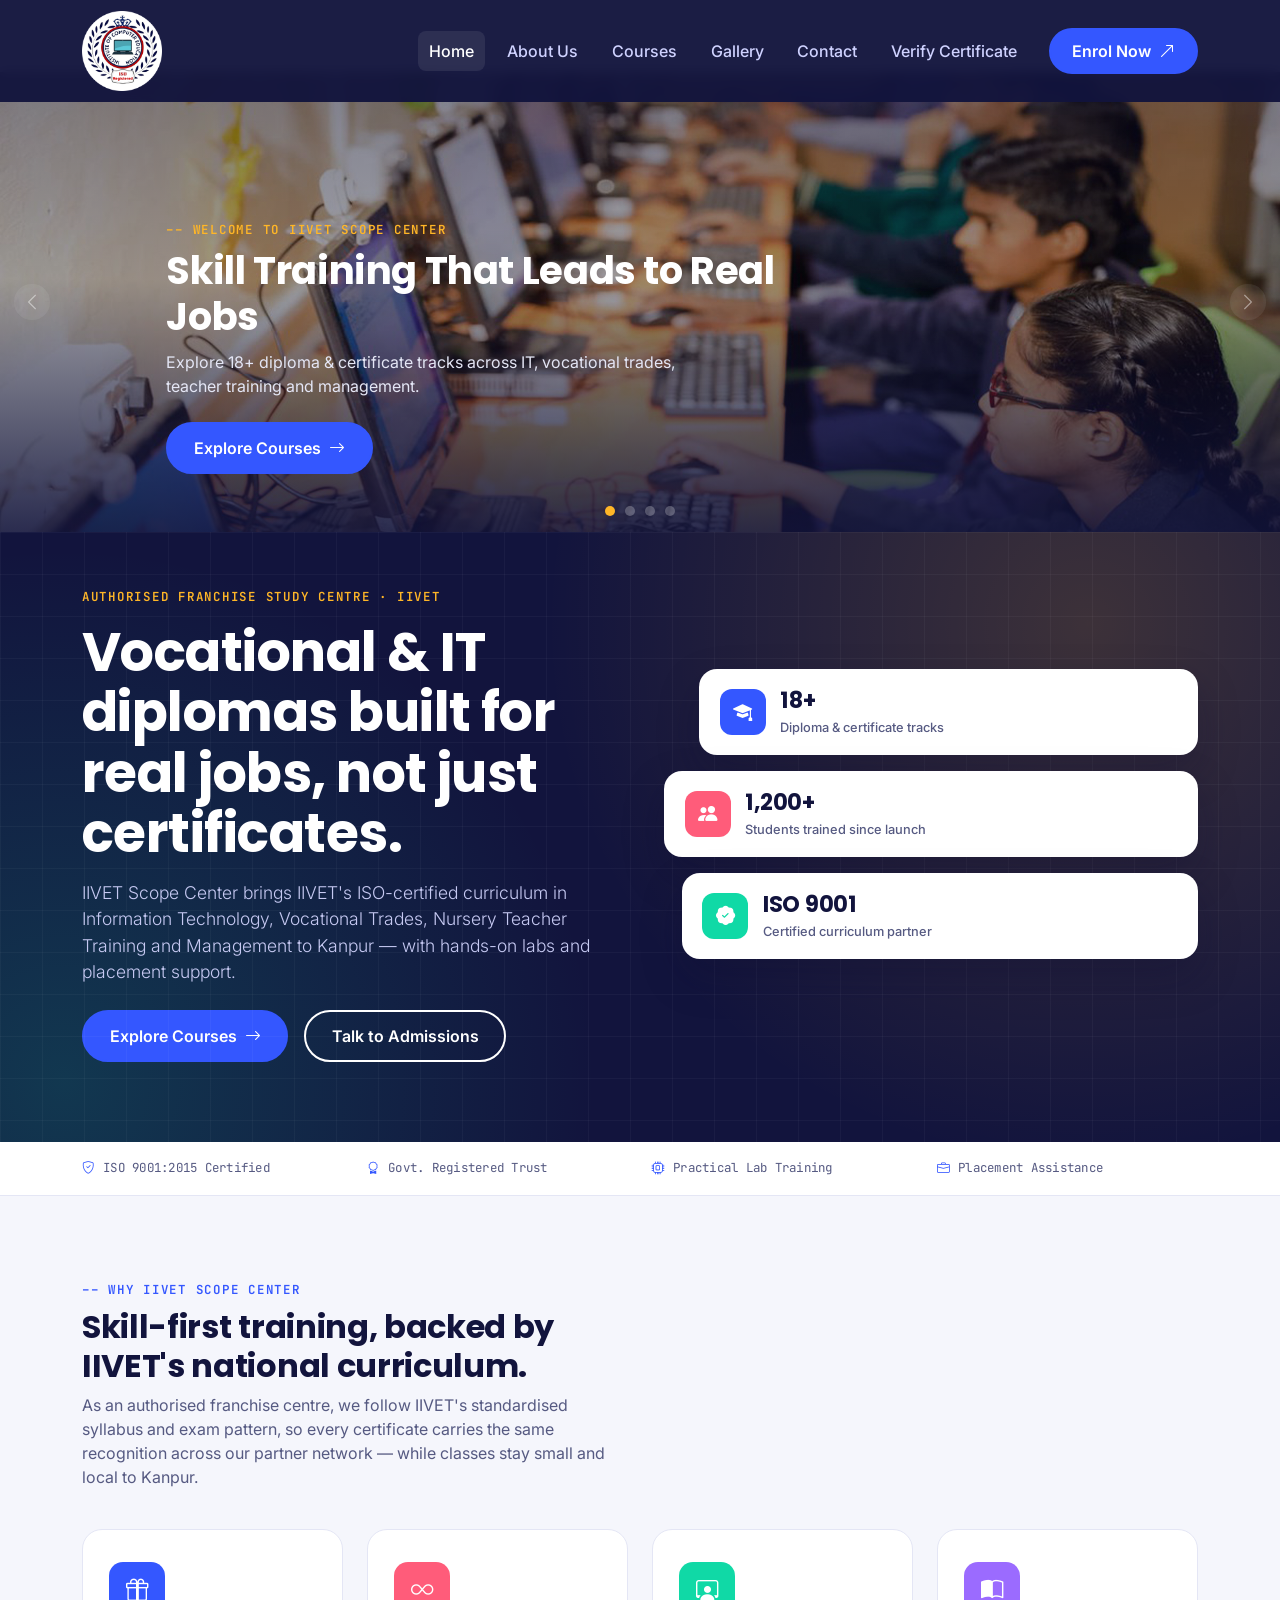
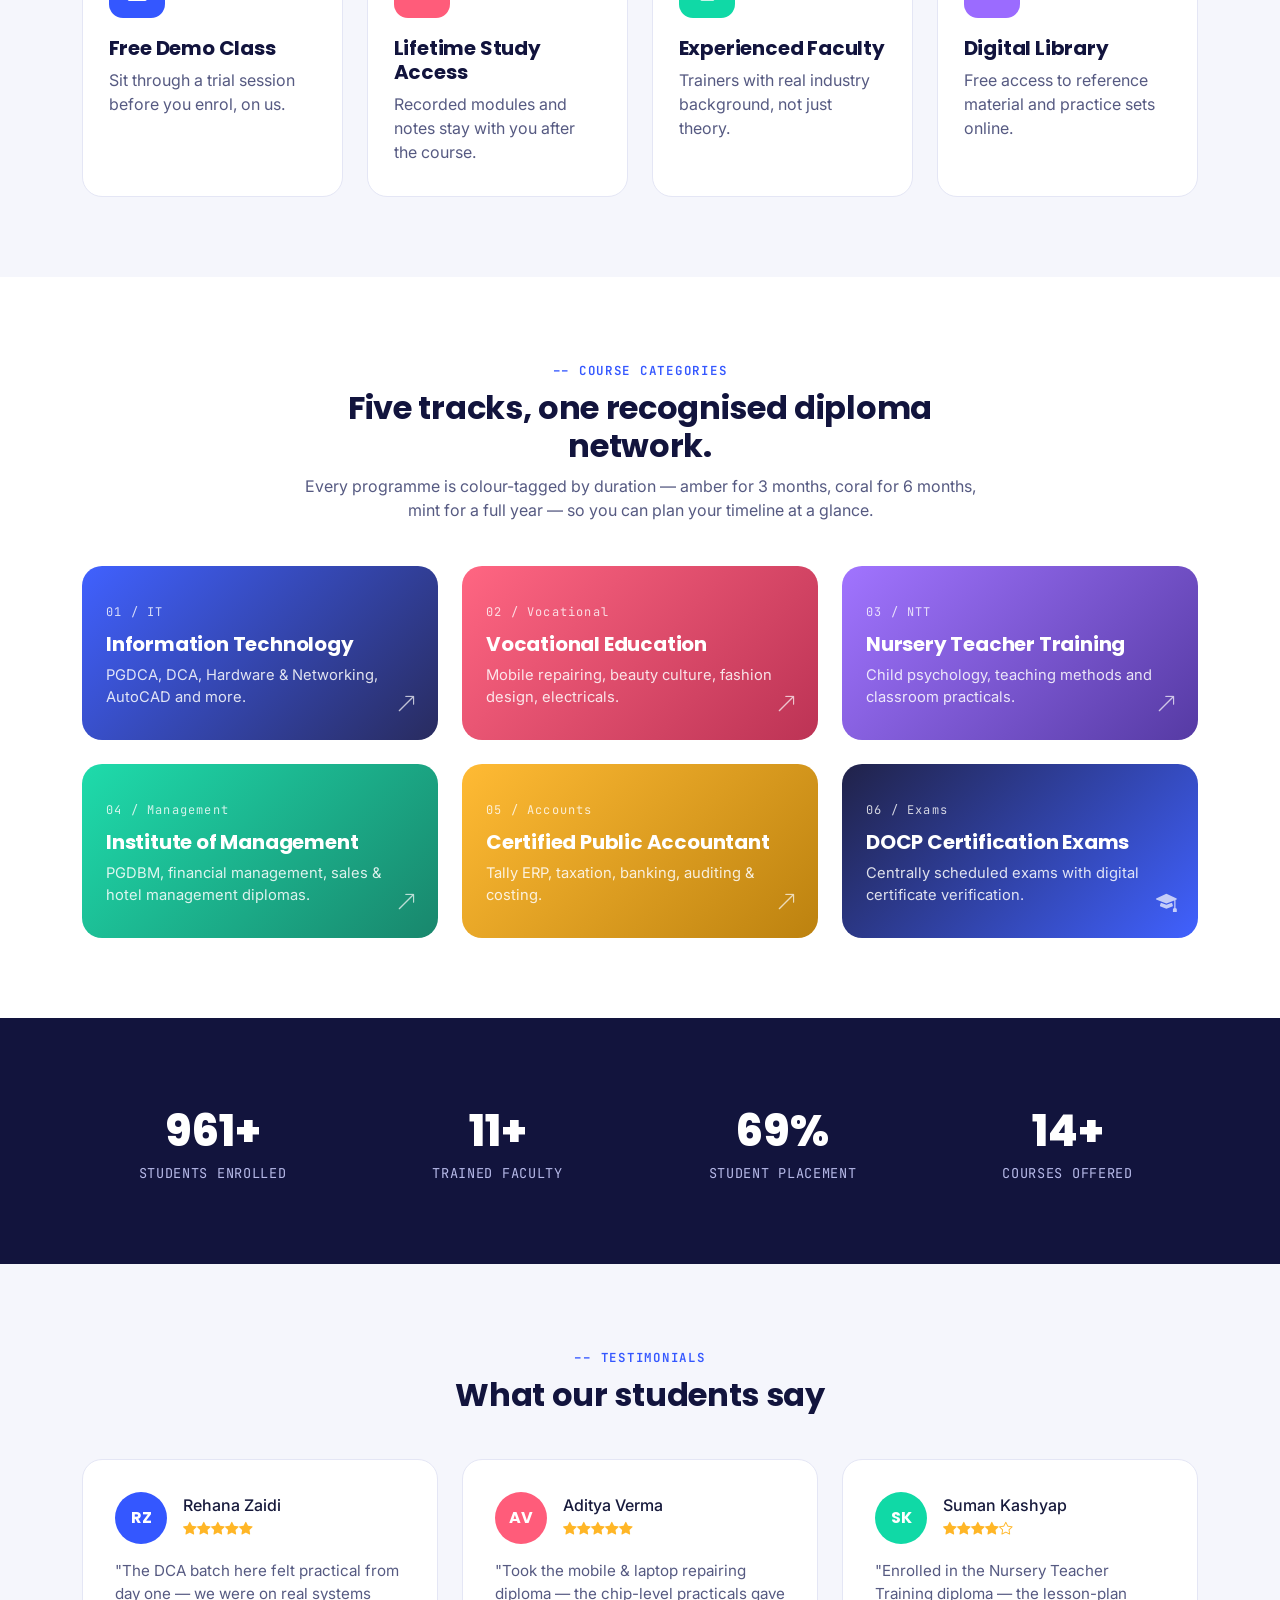
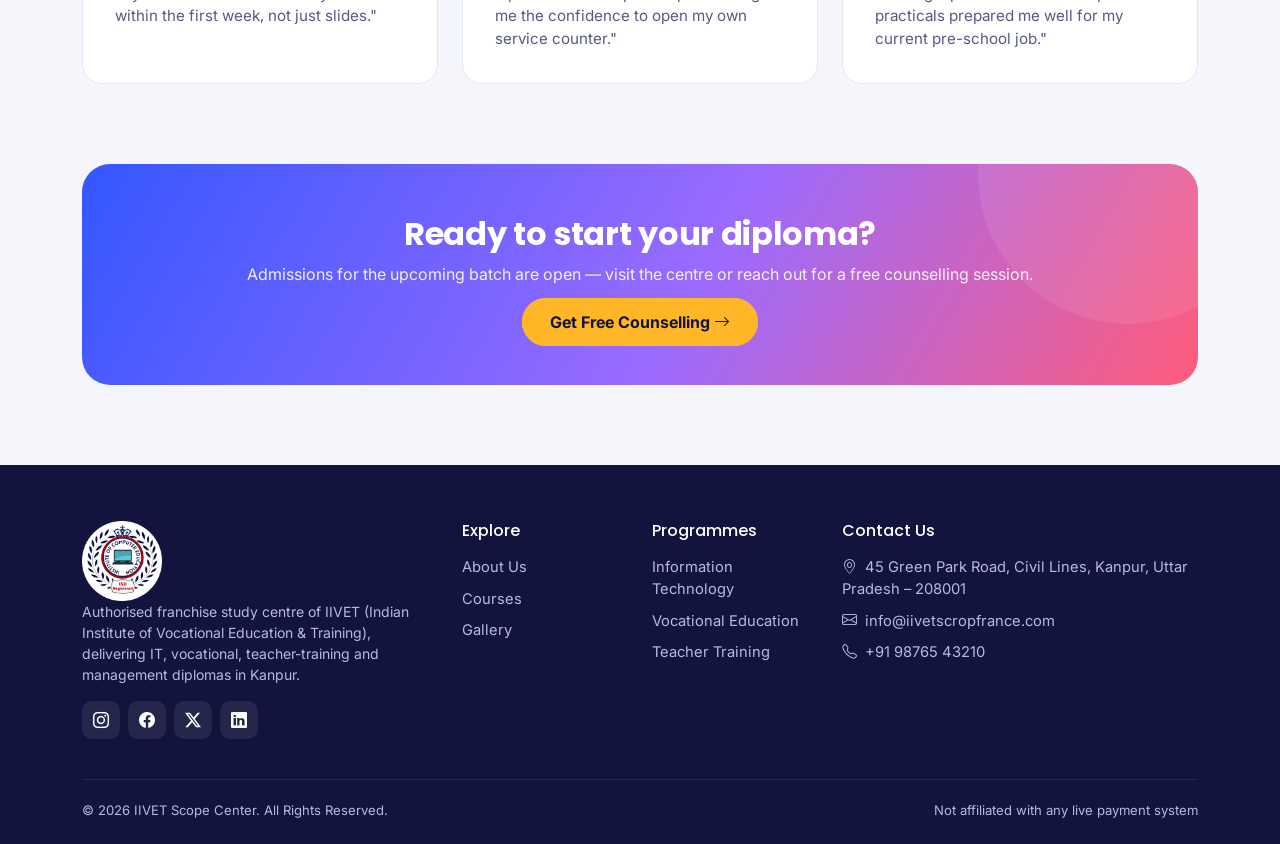
==== commit c22b4f1a: "Update index.html" ====
--- a/index.html
+++ b/index.html
@@ -93,8 +93,8 @@
 </div>
 
 <!-- offer -->
-<!-- ===== DYNAMIC OFFER TICKER BAR ===== -->
-<div id="seasonalOfferBanner" class="d-none py-2 text-white overflow-hidden position-fixed w-100 shadow-sm" style="background: rgba(27, 30, 85, 0.85); backdrop-filter: blur(10px); -webkit-backdrop-filter: blur(10px); border-bottom: 1px solid rgba(255,255,255,0.15); top: 76px; z-index: 1020;">
+<!-- ===== DYNAMIC OFFER TICKER BAR (Placed right below carousel) ===== -->
+<div id="seasonalOfferBanner" class="d-none py-2 text-white overflow-hidden shadow-sm" style="background: rgba(27, 30, 85, 0.95); backdrop-filter: blur(10px); -webkit-backdrop-filter: blur(10px); border-bottom: 1px solid rgba(255,255,255,0.15);">
   <div class="container d-flex align-items-center">
     <span class="badge bg-warning text-dark me-3 flex-shrink-0 shadow-sm" id="seasonalOfferBadge">Special Offer</span>
     <div class="overflow-hidden w-100">
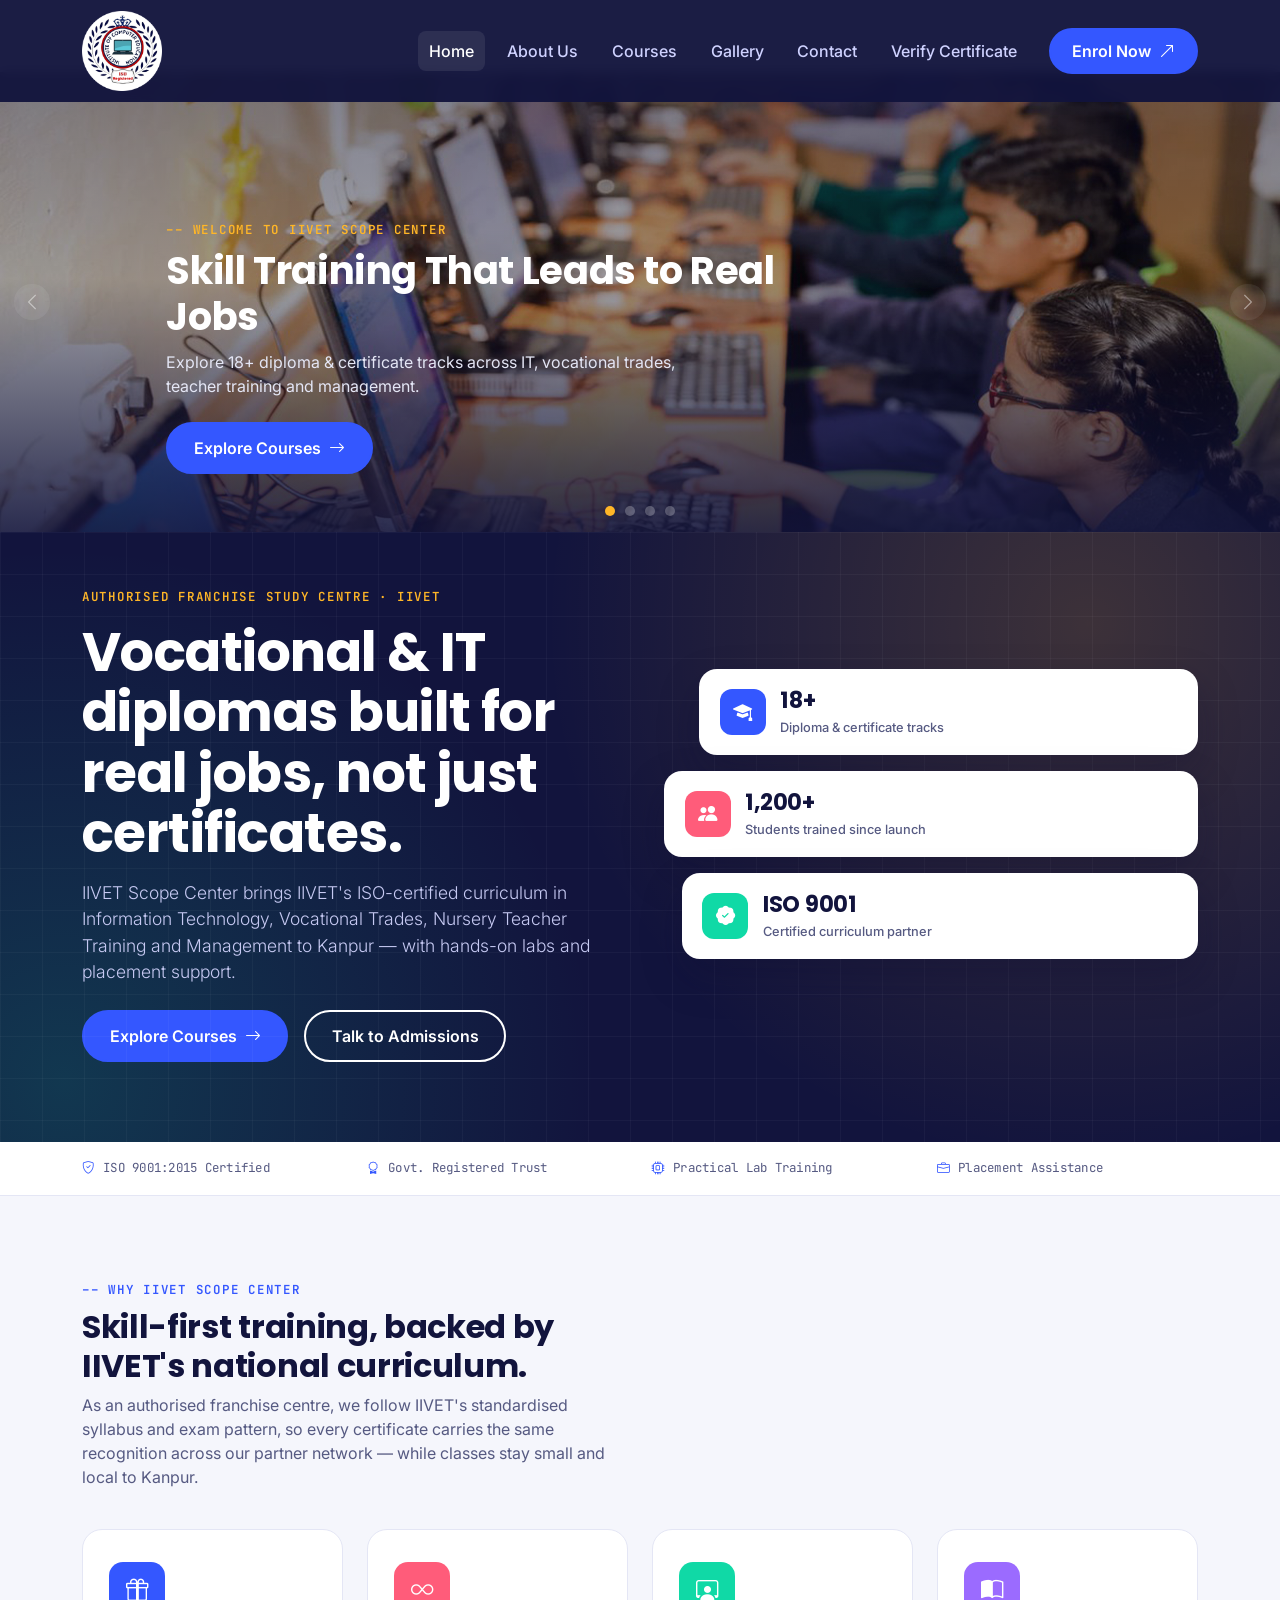
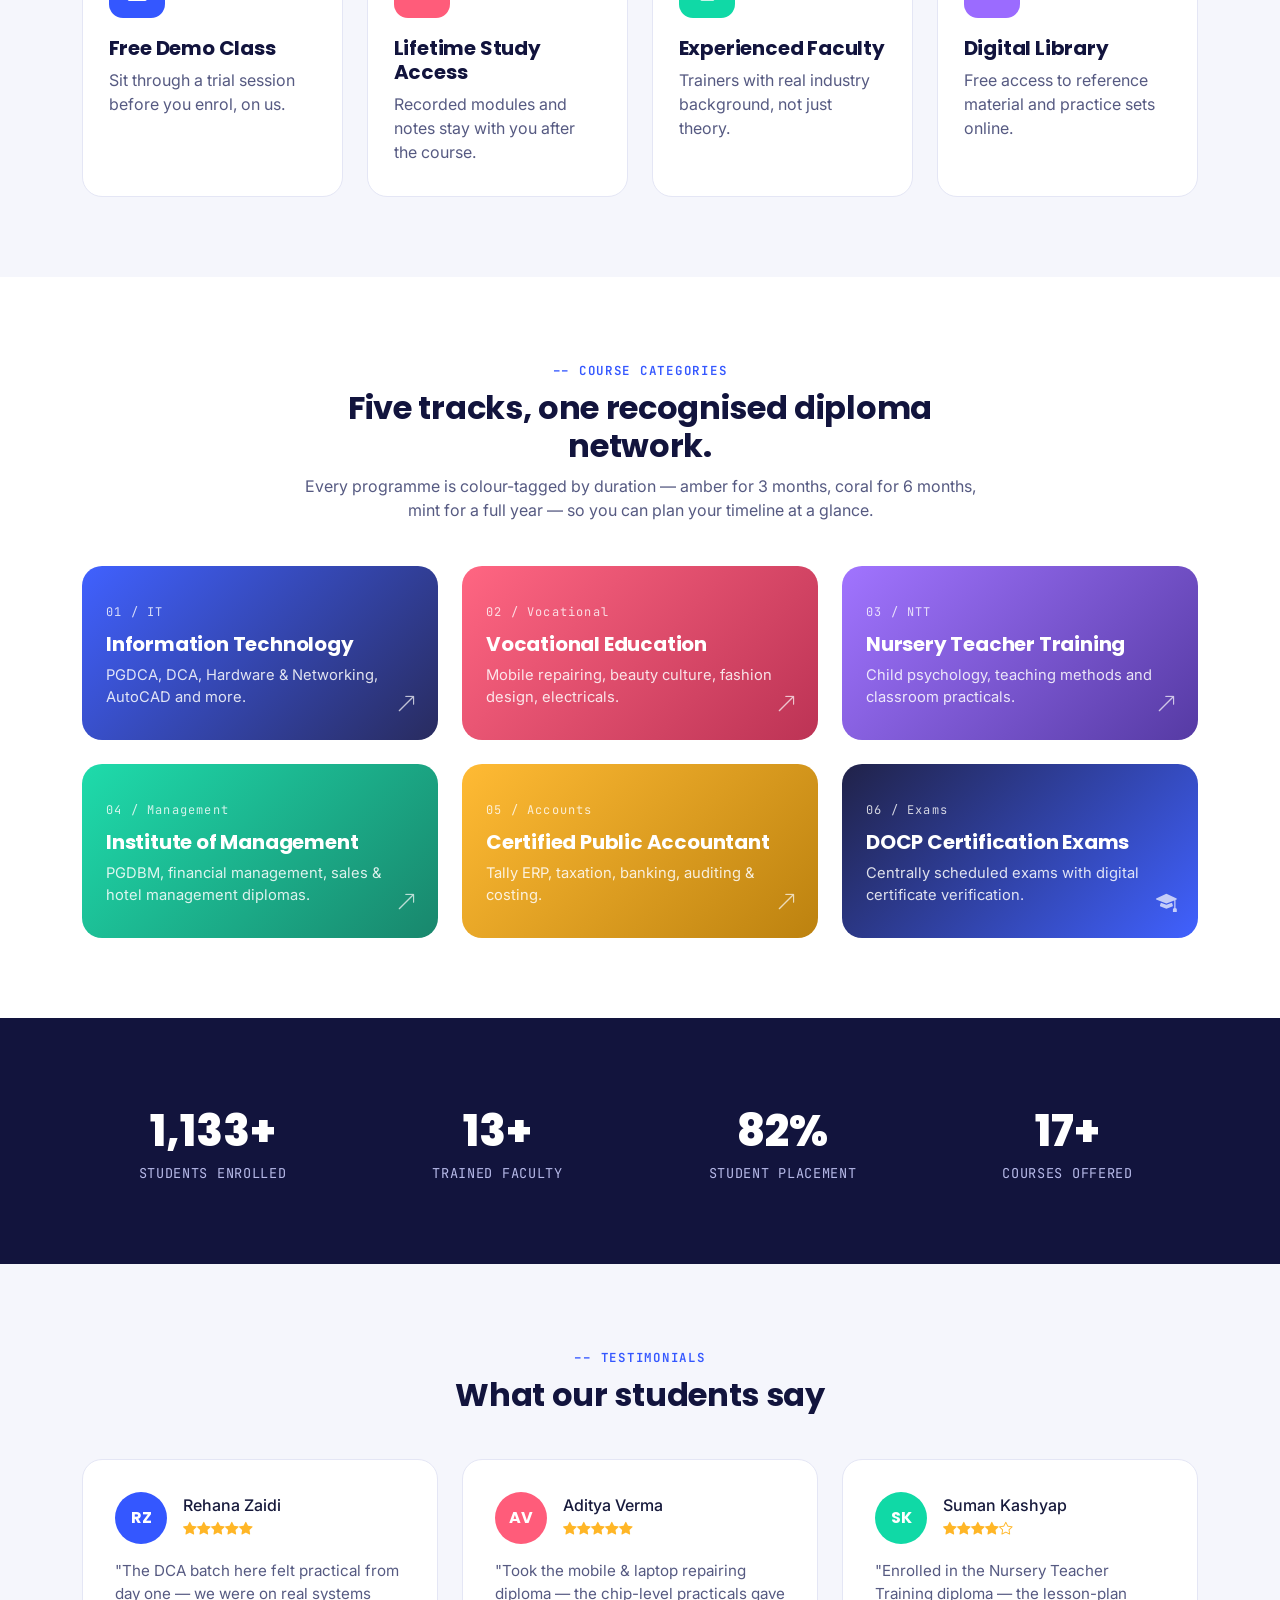
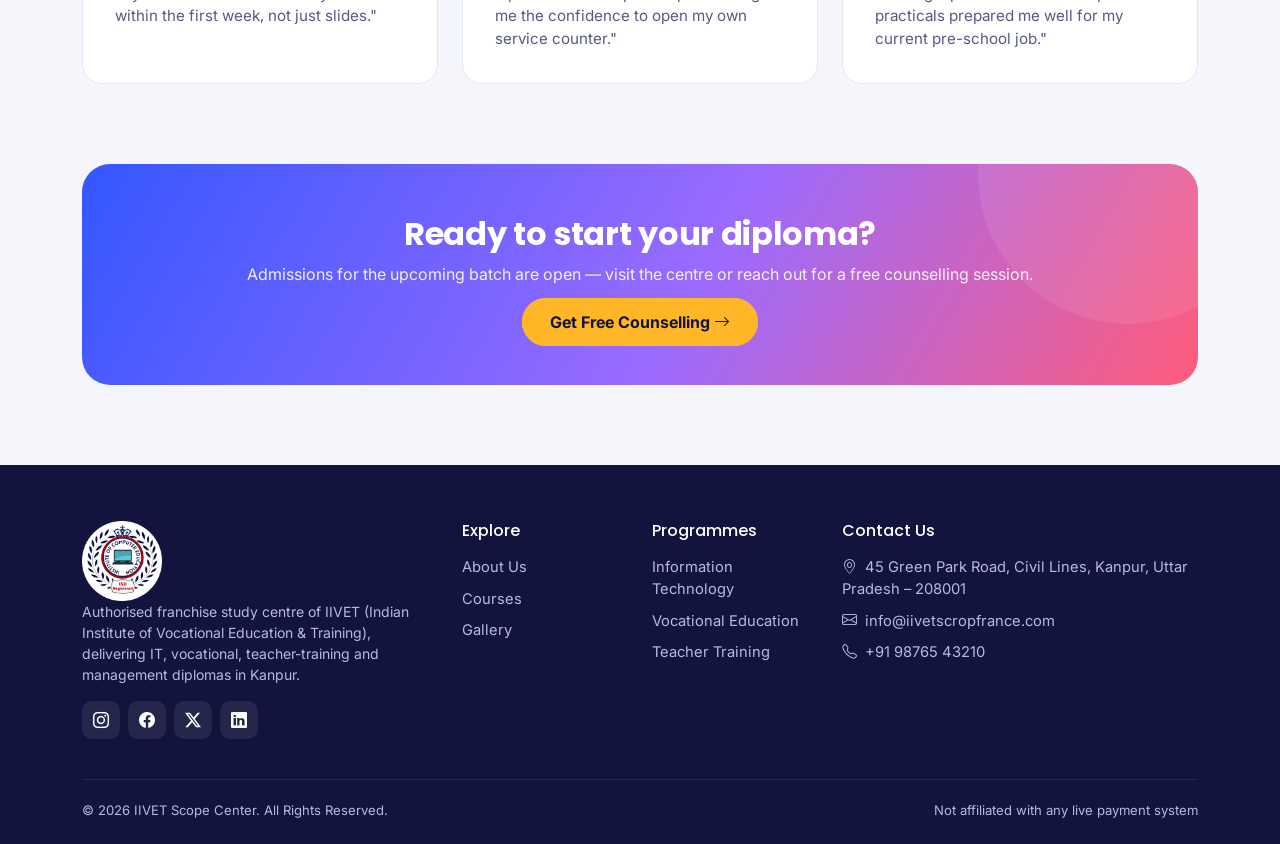
==== commit f7564dab: "Update index.html" ====
--- a/index.html
+++ b/index.html
@@ -385,23 +385,18 @@
 
 <script src="https://cdn.jsdelivr.net/npm/bootstrap@5.3.3/dist/js/bootstrap.bundle.min.js"></script>
 <script src="js/script.js"></script>
-  <script>
+<script>
   document.addEventListener("DOMContentLoaded", async function () {
-    const SCRIPT_URL = "https://script.google.com/macros/s/AKfycbzbmrj9Kw0saojguMC9chRNUlgmDkfJPUbWJtbdt976LH9AQjP7SmrBrNyyfU-3718V/exec";
-    try {
-      let response = await fetch(SCRIPT_URL);
-      let offers = await response.json();
-      
-      // Find the first active offer from your spreadsheet database
-      let activeOffer = offers.find(o => o.active === true || o.active === 'TRUE' || o.active === 'true');
-
-      if (activeOffer) {
-        document.getElementById("seasonalOfferBadge").textContent = activeOffer.badge || "Special Offer";
-        document.getElementById("seasonalOfferText").textContent = activeOffer.text;
-        document.getElementById("seasonalOfferBanner").classList.remove("d-none");
+    if (window.__offerPromise) {
+      let offers = await window.__offerPromise;
+      if (offers && Array.isArray(offers)) {
+        let activeOffer = offers.find(o => o.active === true || o.active === 'TRUE' || o.active === 'true');
+        if (activeOffer) {
+          document.getElementById("seasonalOfferBadge").textContent = activeOffer.badge || "Special Offer";
+          document.getElementById("seasonalOfferText").textContent = activeOffer.text;
+          document.getElementById("seasonalOfferBanner").classList.remove("d-none");
+        }
       }
-    } catch (e) {
-      console.log("Could not load seasonal offers.", e);
     }
   });
 </script>
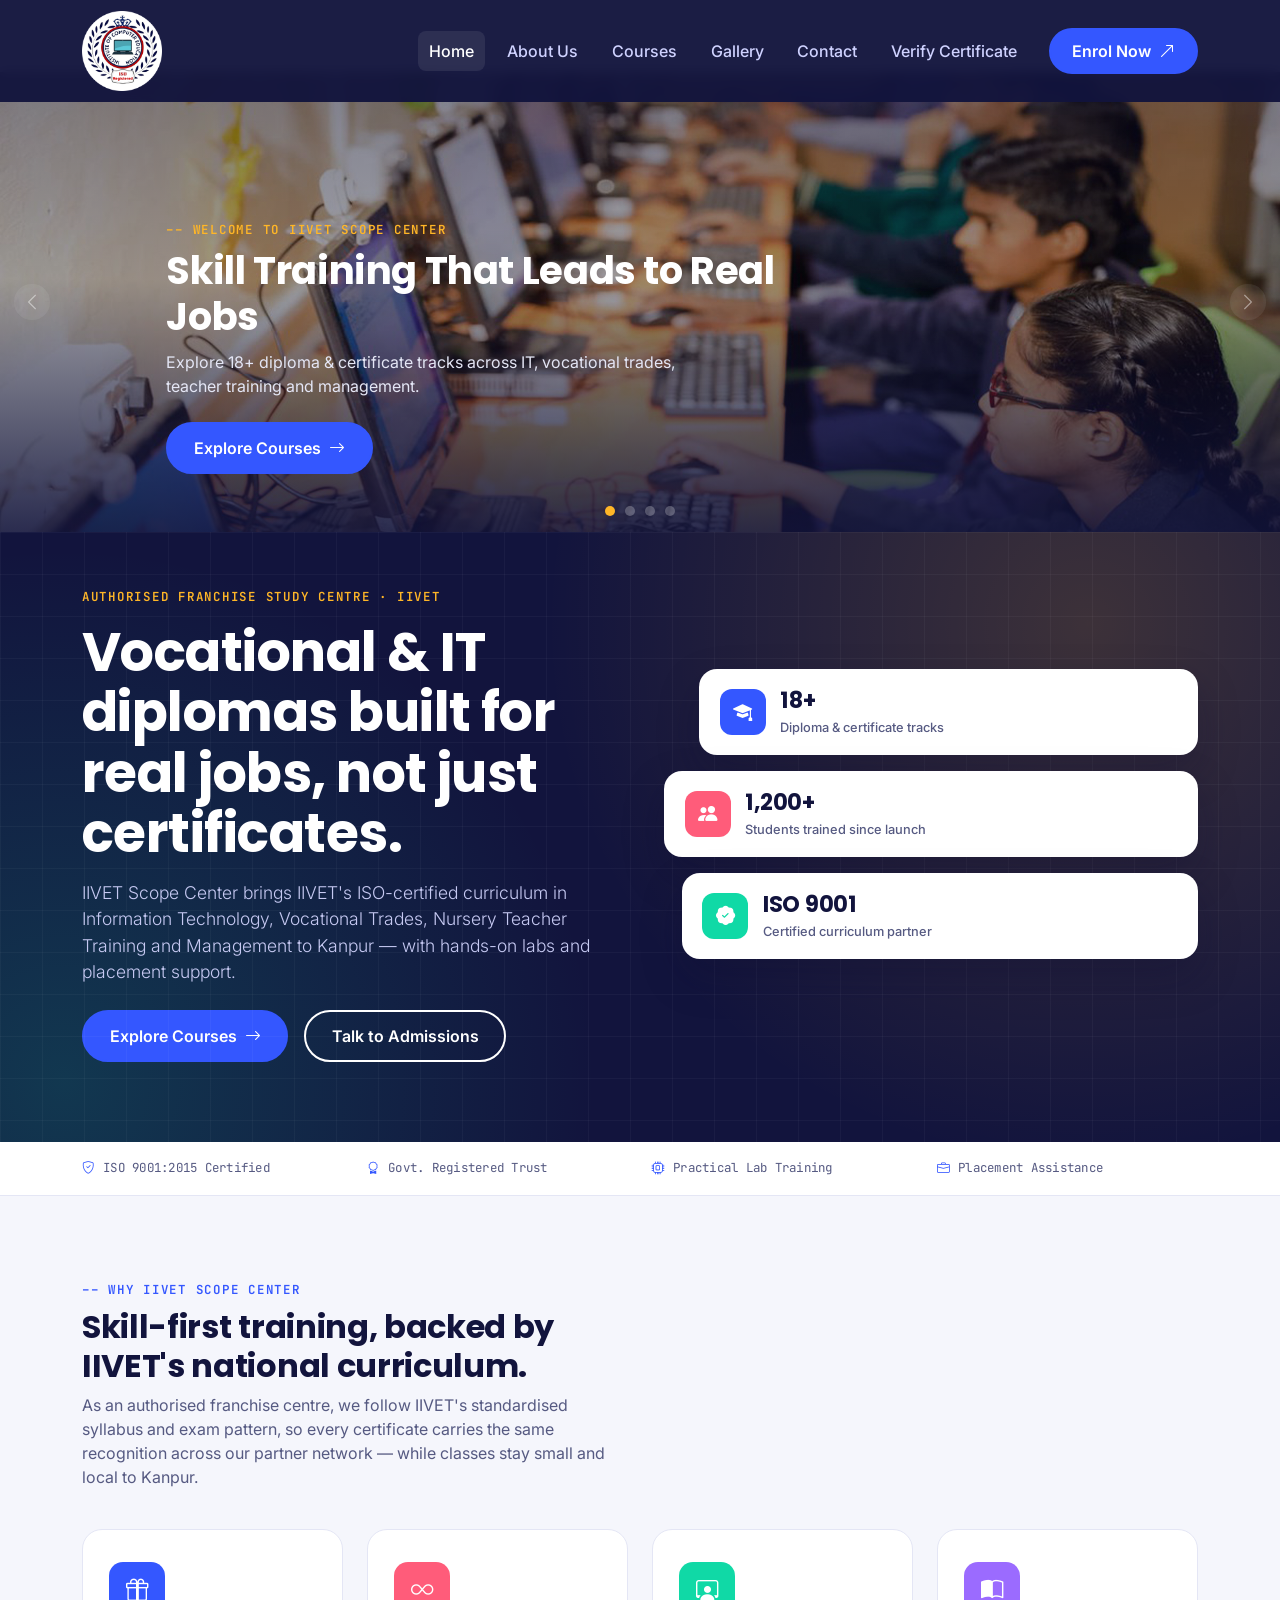
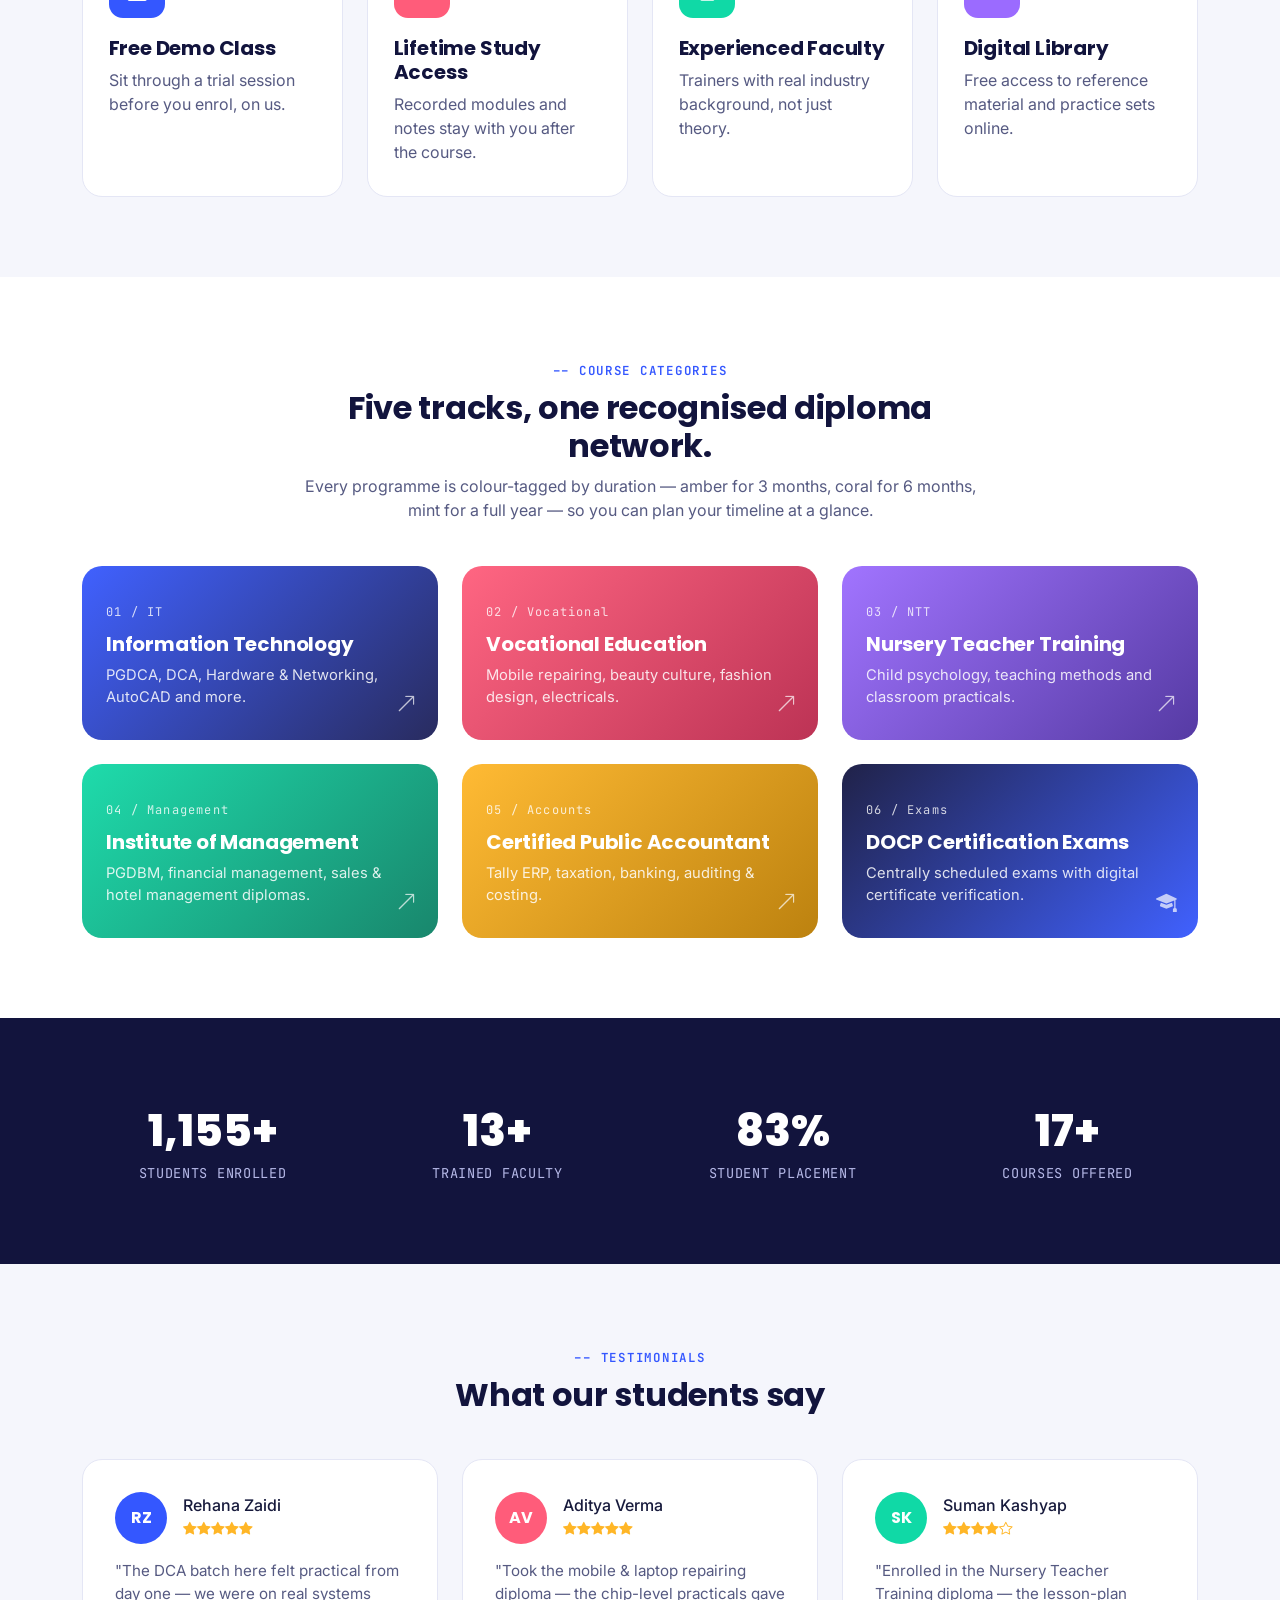
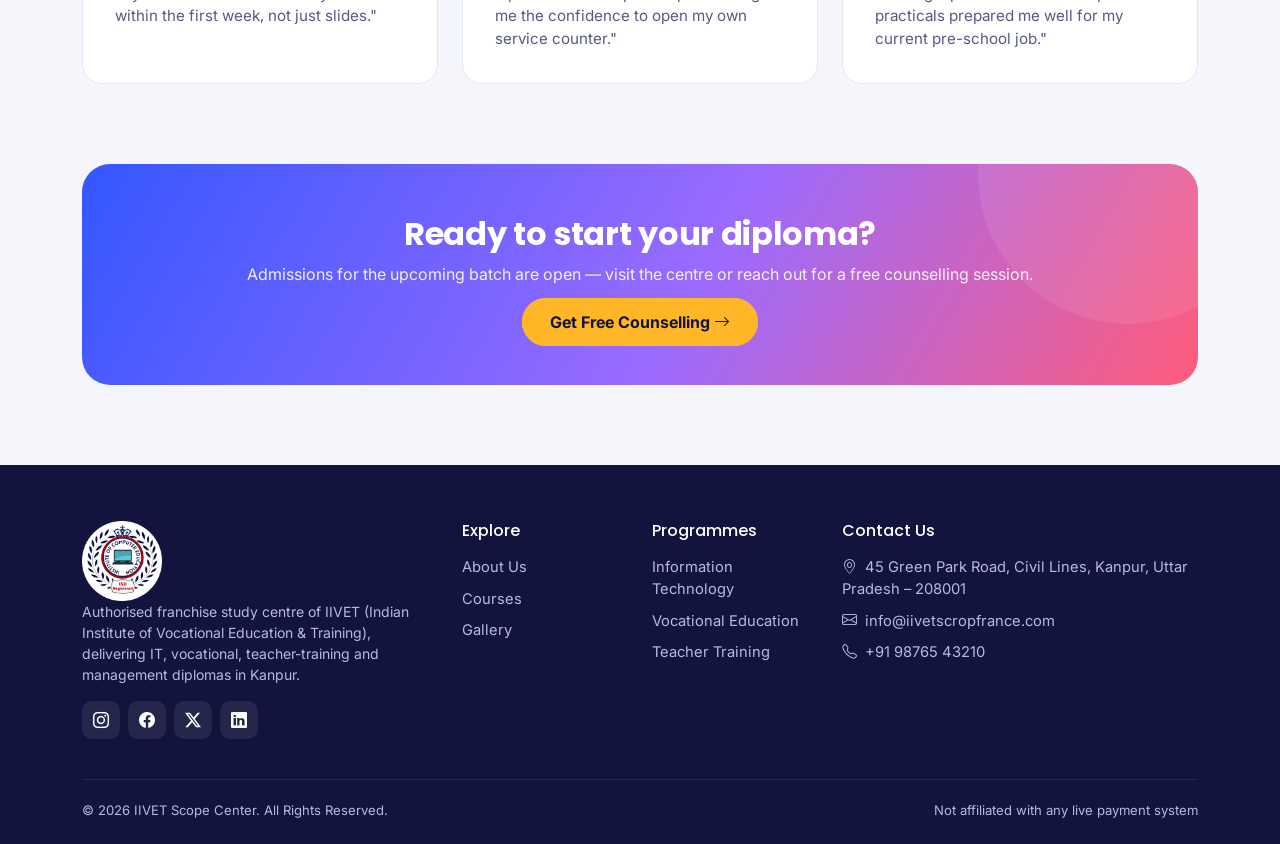
==== commit e86c0156: "Update index.html" ====
--- a/index.html
+++ b/index.html
@@ -387,16 +387,30 @@
 <script src="js/script.js"></script>
 <script>
   document.addEventListener("DOMContentLoaded", async function () {
-    if (window.__offerPromise) {
-      let offers = await window.__offerPromise;
+    try {
+      // Direct live fetch to ensure no promise-timing issues
+      const SCRIPT_URL = "https://script.google.com/macros/s/AKfycbzbmrj9Kw0saojguMC9chRNUlgmDkfJPUbWJtbdt976LH9AQjP7SmrBrNyyfU-3718V/exec";
+      
+      let response = await fetch(SCRIPT_URL);
+      let offers = await response.json();
+      
+      console.log("Fetched offers from Google Sheet:", offers); // Check your F12 Console for this!
+
       if (offers && Array.isArray(offers)) {
-        let activeOffer = offers.find(o => o.active === true || o.active === 'TRUE' || o.active === 'true');
+        // Look for any offer where active is true
+        let activeOffer = offers.find(o => String(o.active).toLowerCase() === 'true');
+
         if (activeOffer) {
           document.getElementById("seasonalOfferBadge").textContent = activeOffer.badge || "Special Offer";
           document.getElementById("seasonalOfferText").textContent = activeOffer.text;
           document.getElementById("seasonalOfferBanner").classList.remove("d-none");
+          console.log("Active offer displayed successfully!");
+        } else {
+          console.log("Connected successfully, but NO offer was found with active = TRUE.");
         }
       }
+    } catch (e) {
+      console.error("Error fetching offers:", e);
     }
   });
 </script>
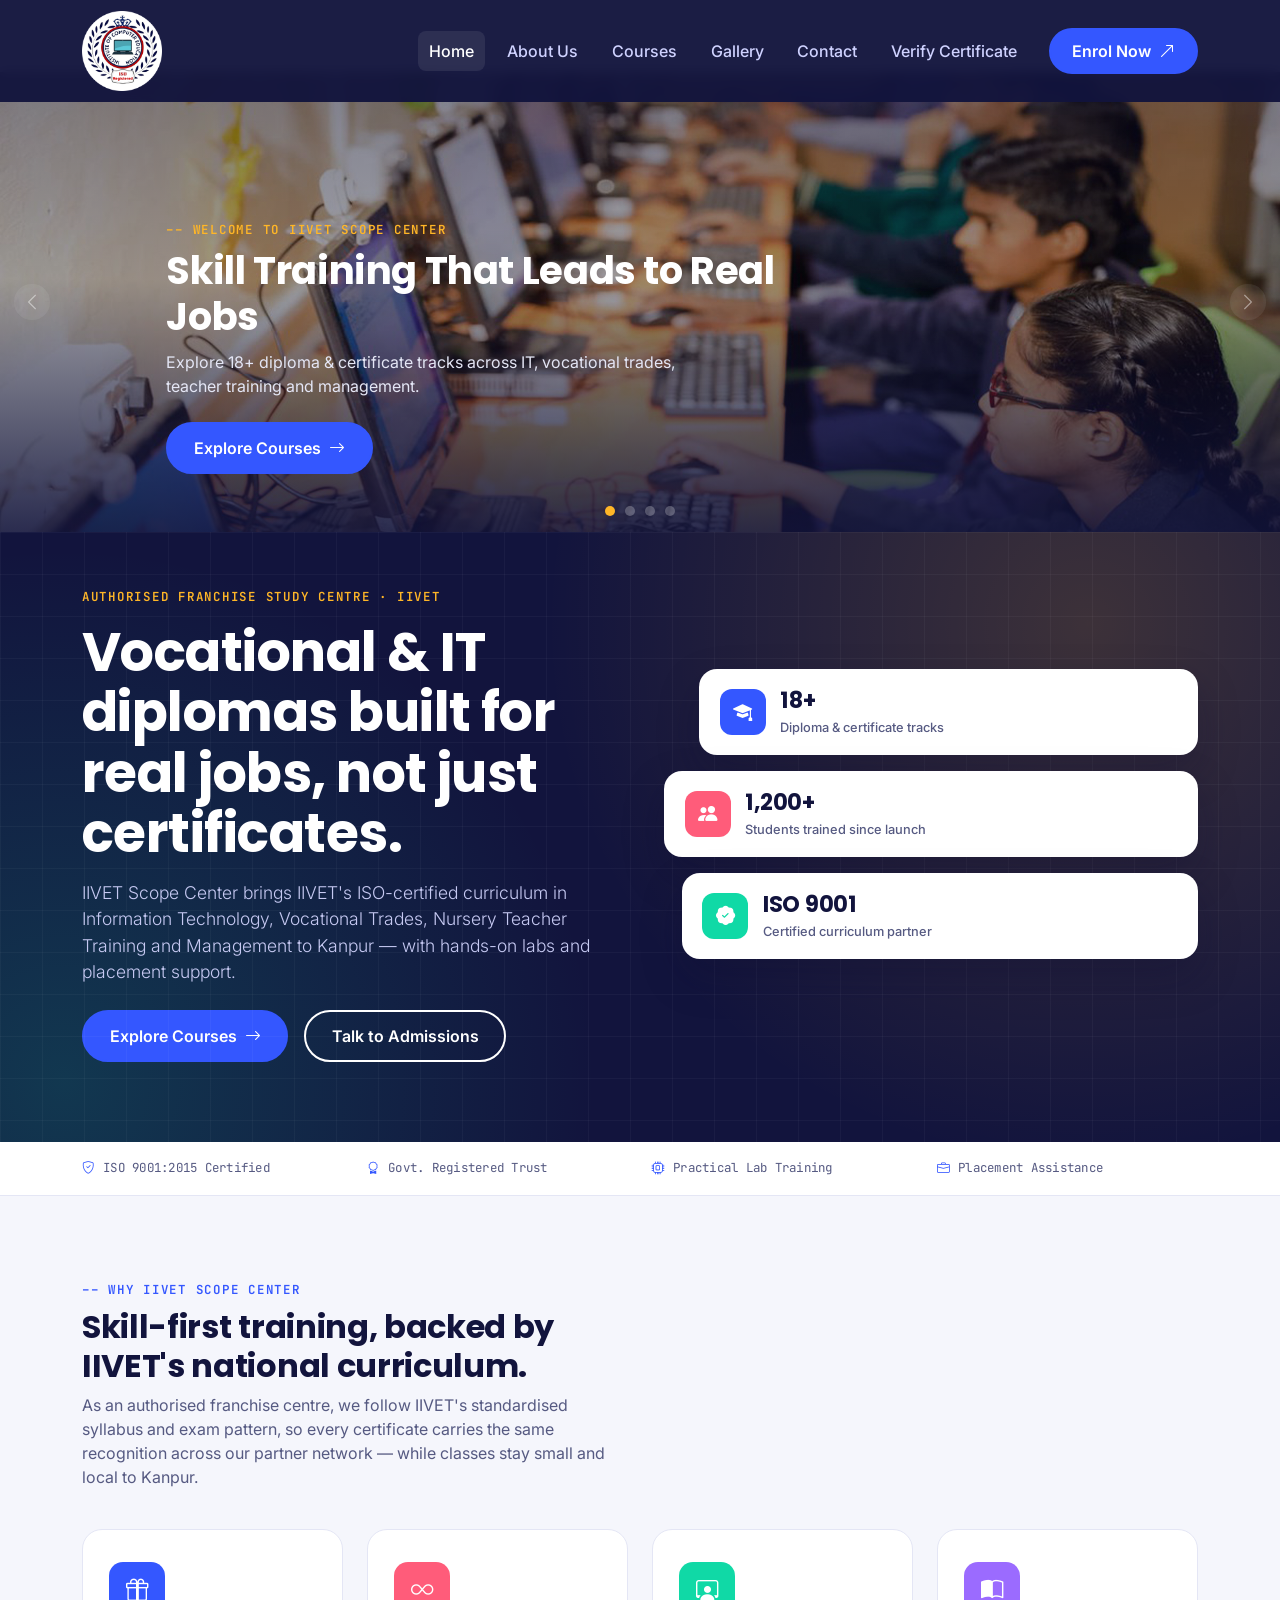
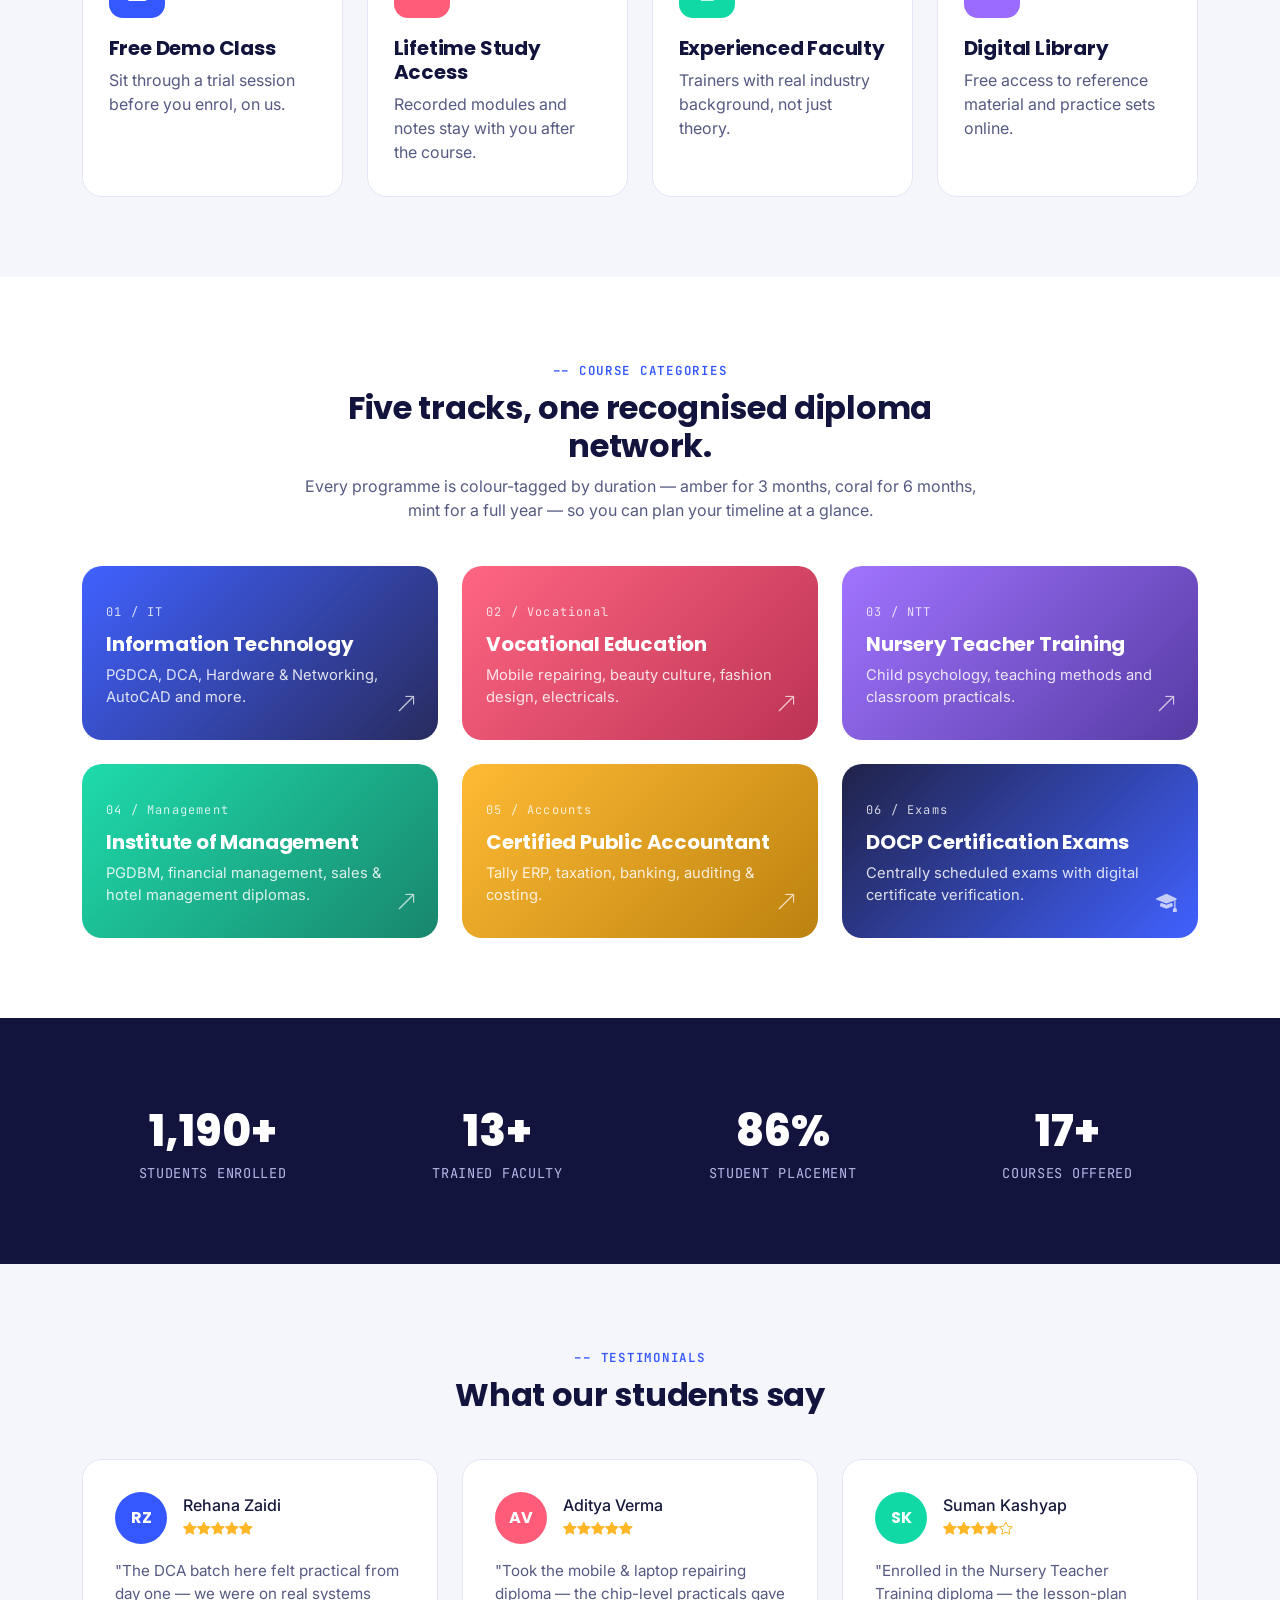
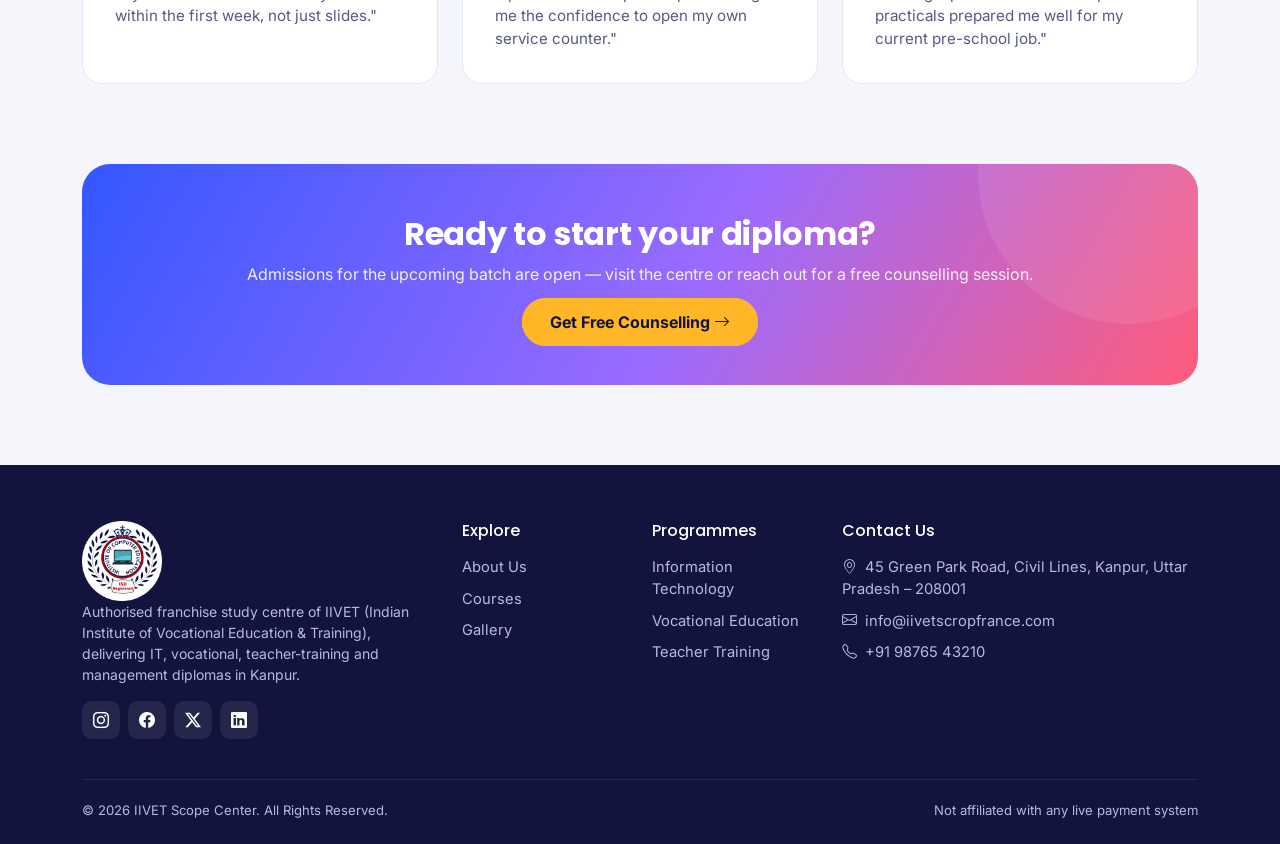
==== commit 1b4eacf6: "Update index.html" ====
--- a/index.html
+++ b/index.html
@@ -28,7 +28,7 @@
         <li class="nav-item"><a class="nav-link" data-page="gallery" href="gallery.html">Gallery</a></li>
         <li class="nav-item"><a class="nav-link" data-page="contact" href="contact.html">Contact</a></li>
         <li class="nav-item"><a class="nav-link" data-page="verify" href="verify.html">Verify Certificate</a></li>
-        <li class="nav-item ms-lg-3 mt-2 mt-lg-0"><a class="btn-brand" href="contact.html">Enrol Now <i class="bi bi-arrow-up-right"></i></a></li>
+        <li class="nav-item ms-lg-3 mt-2 mt-lg-0"><a class="btn-brand" href="enrol.html">Enrol Now <i class="bi bi-arrow-up-right"></i></a></li>
       </ul>
     </div>
   </div>
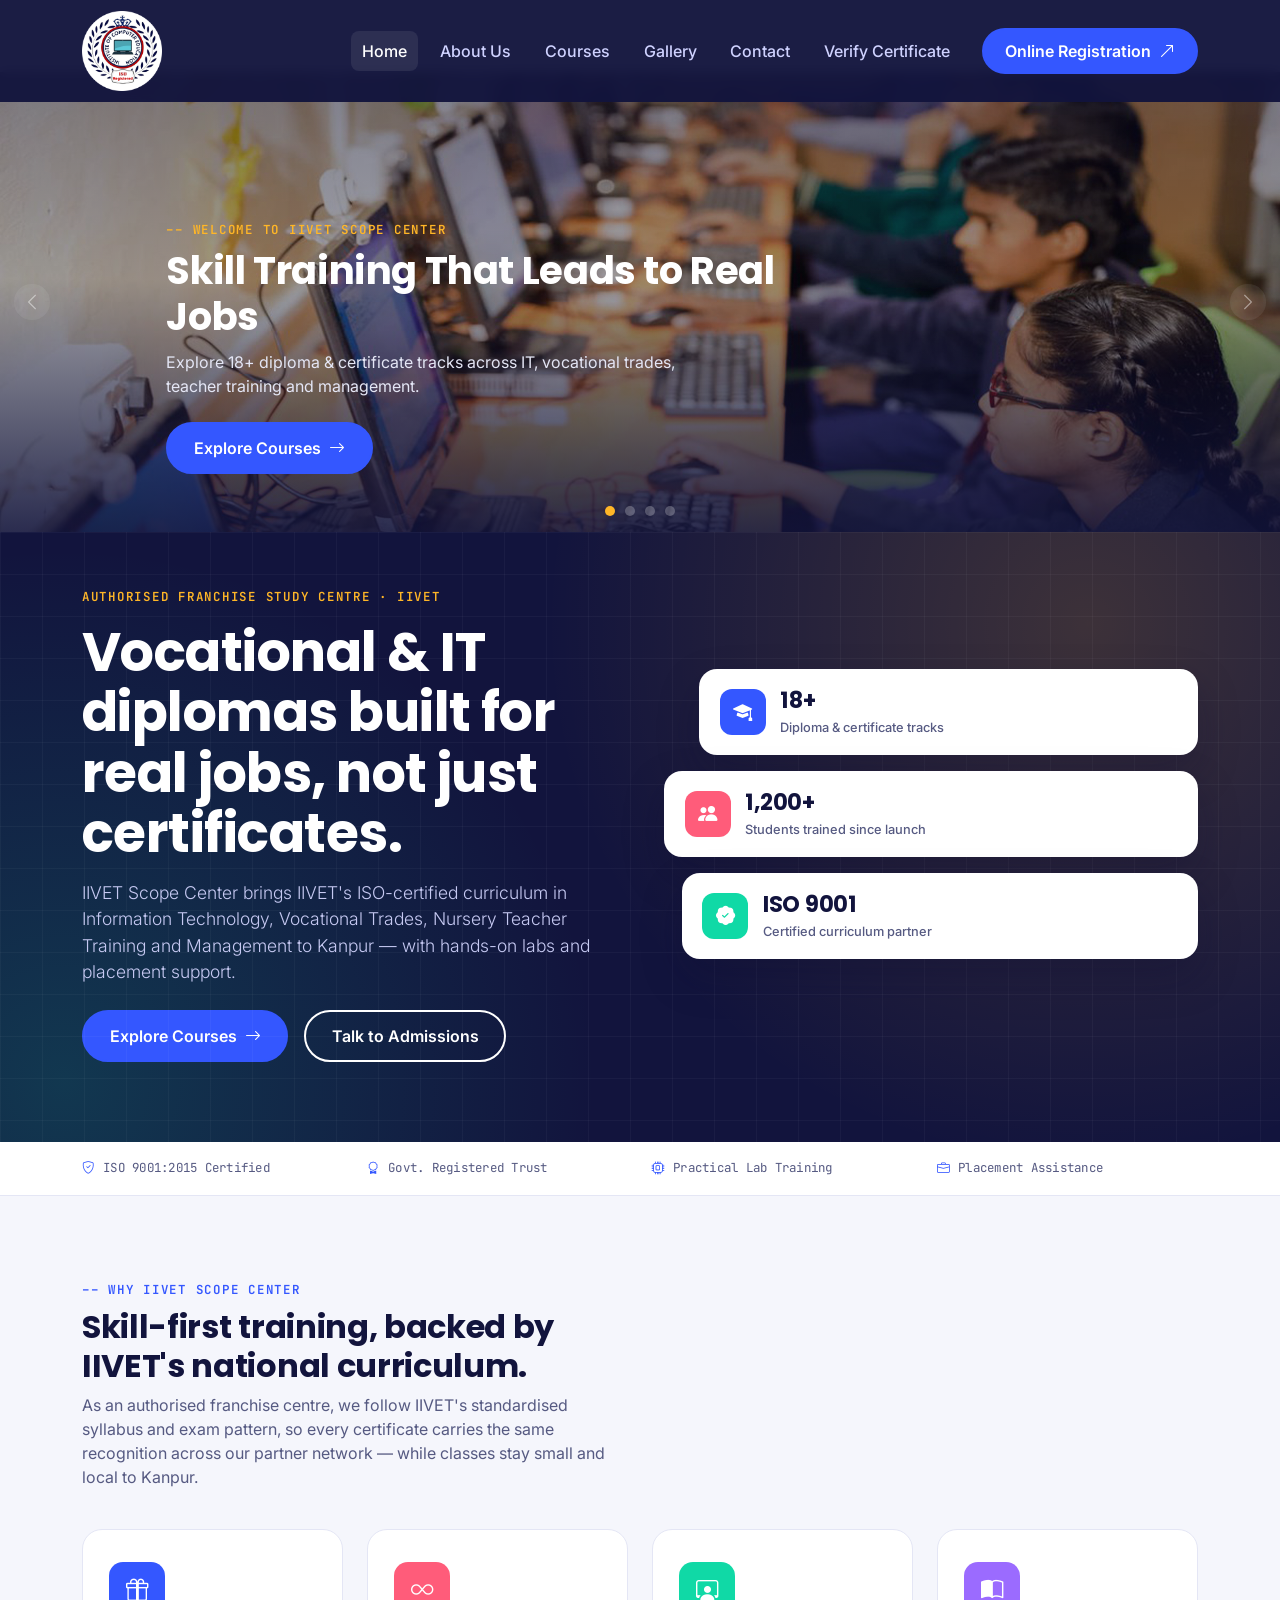
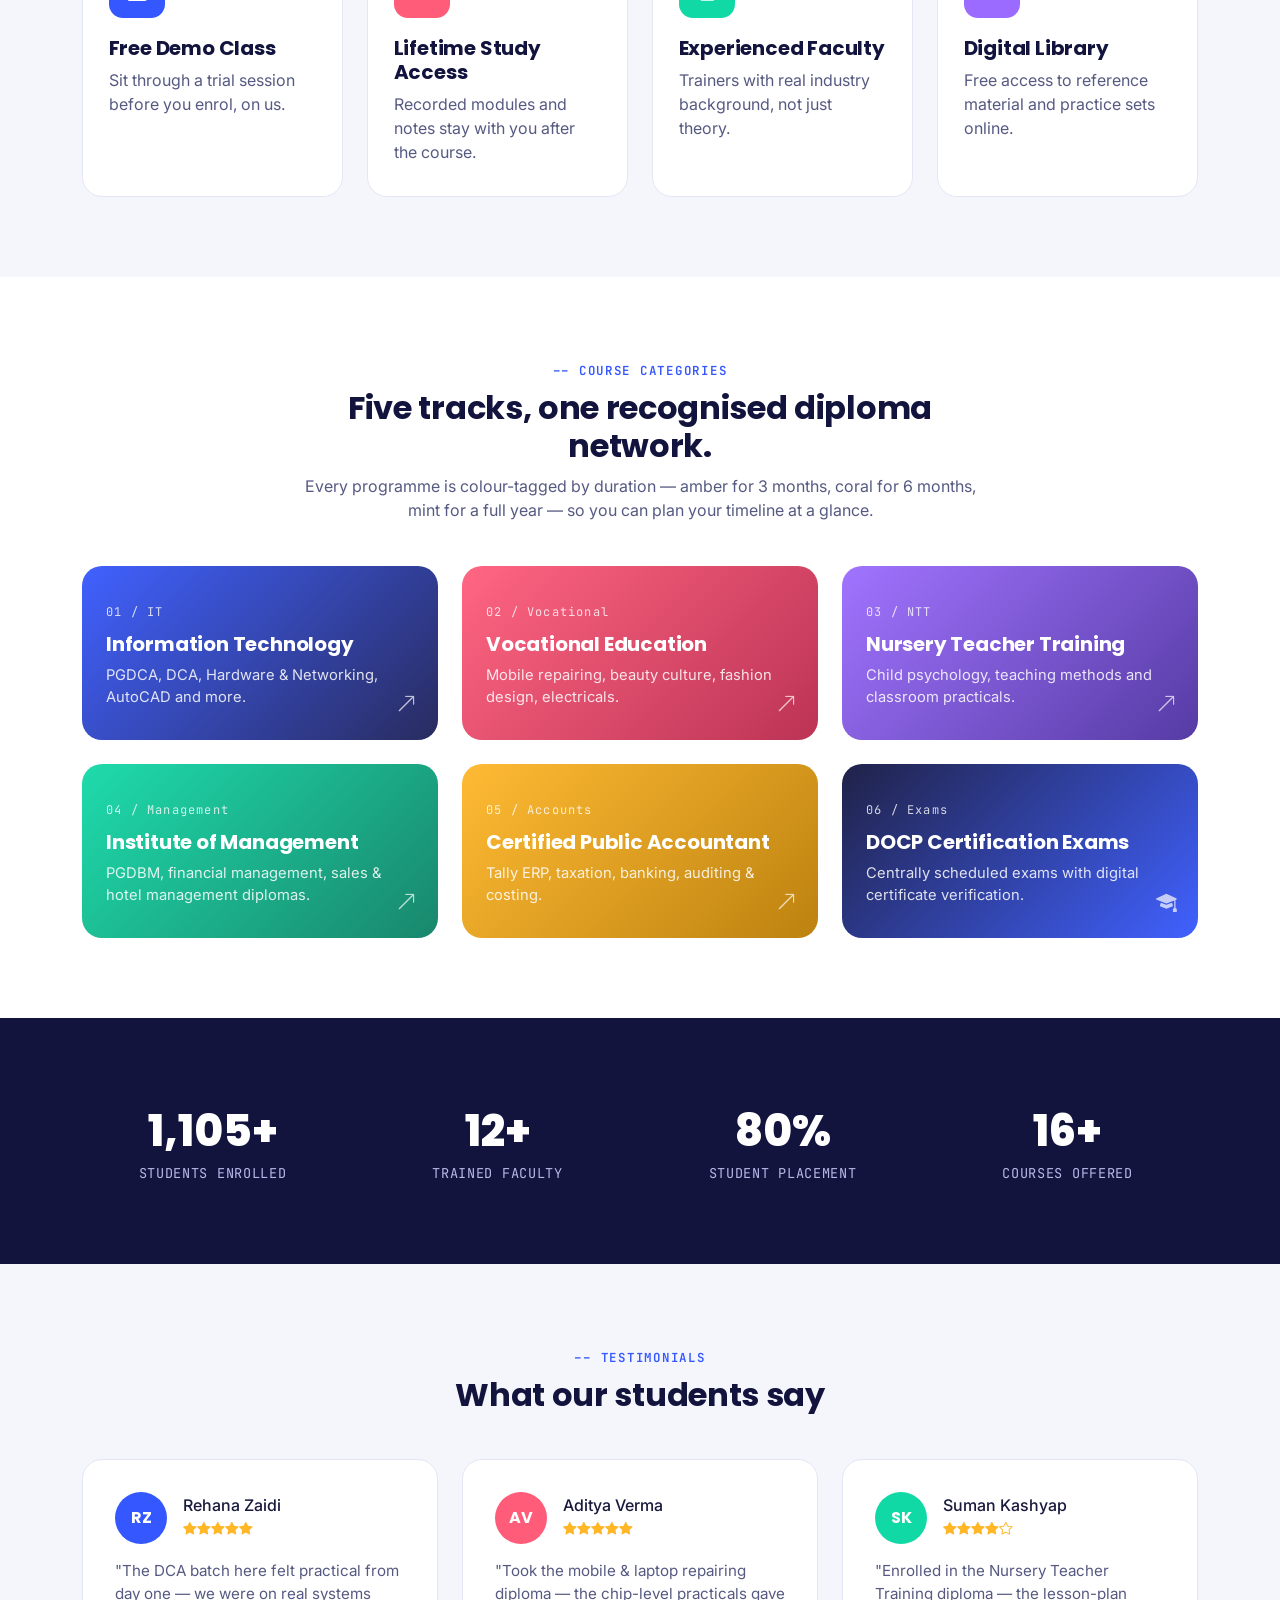
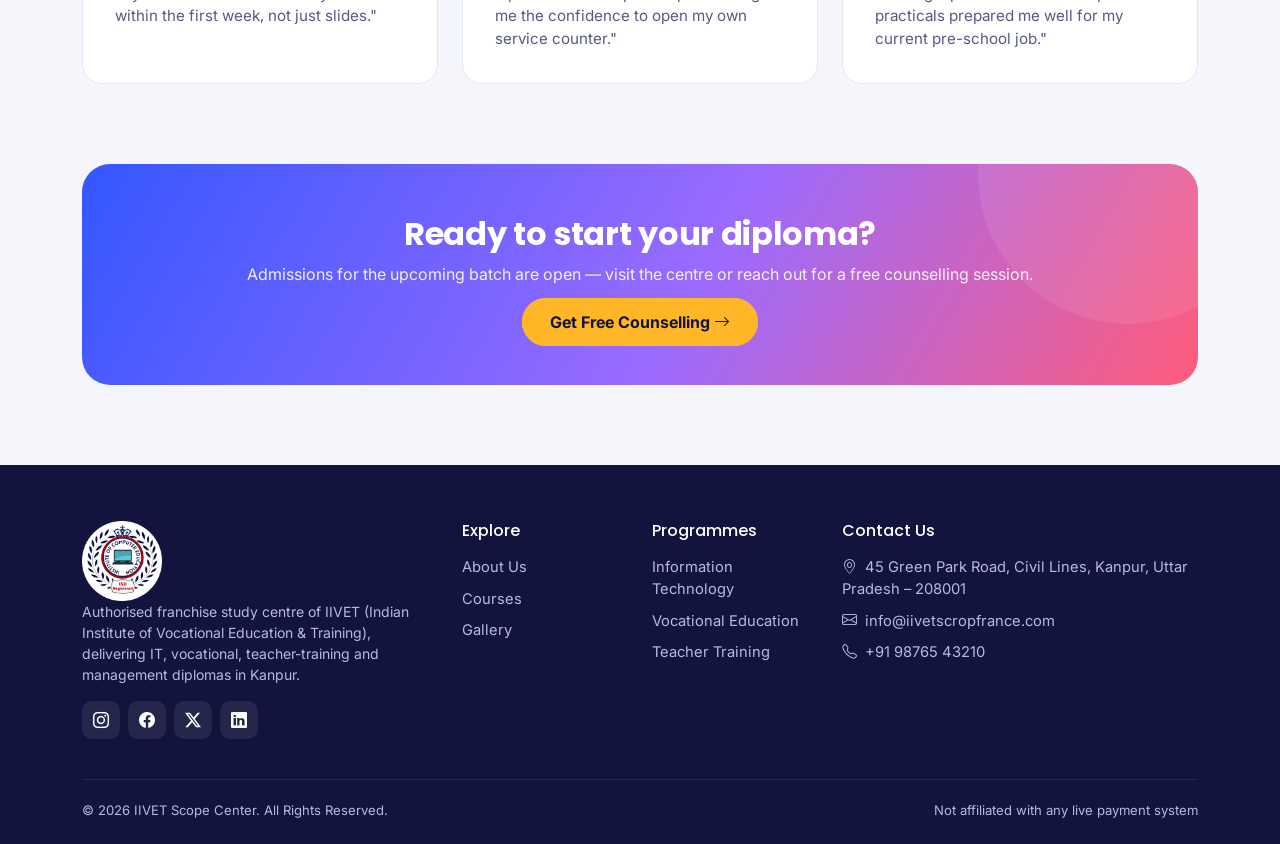
==== commit d1fafa09: "Update index.html" ====
--- a/index.html
+++ b/index.html
@@ -28,7 +28,7 @@
         <li class="nav-item"><a class="nav-link" data-page="gallery" href="gallery.html">Gallery</a></li>
         <li class="nav-item"><a class="nav-link" data-page="contact" href="contact.html">Contact</a></li>
         <li class="nav-item"><a class="nav-link" data-page="verify" href="verify.html">Verify Certificate</a></li>
-        <li class="nav-item ms-lg-3 mt-2 mt-lg-0"><a class="btn-brand" href="enrol.html">Enrol Now <i class="bi bi-arrow-up-right"></i></a></li>
+        <li class="nav-item ms-lg-3 mt-2 mt-lg-0"><a class="btn-brand" href="enrol.html">Online Registration <i class="bi bi-arrow-up-right"></i></a></li>
       </ul>
     </div>
   </div>
